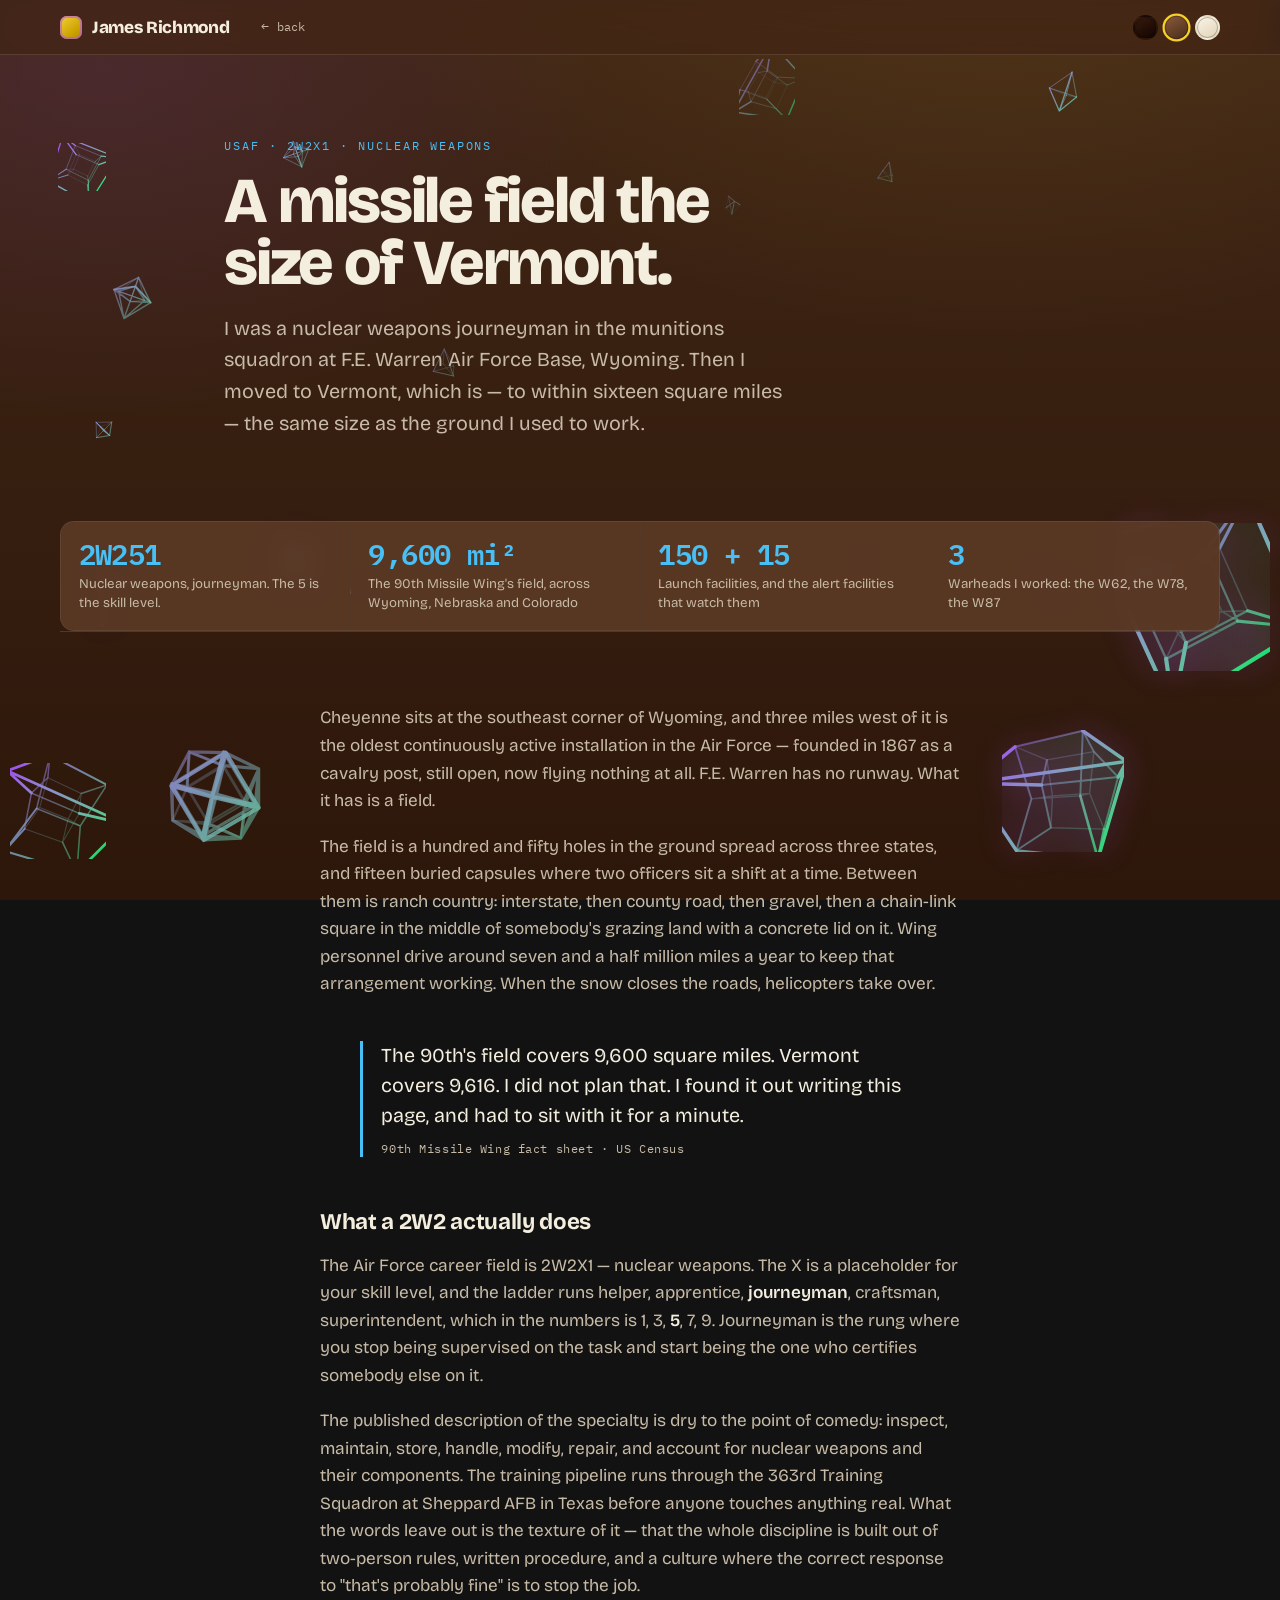
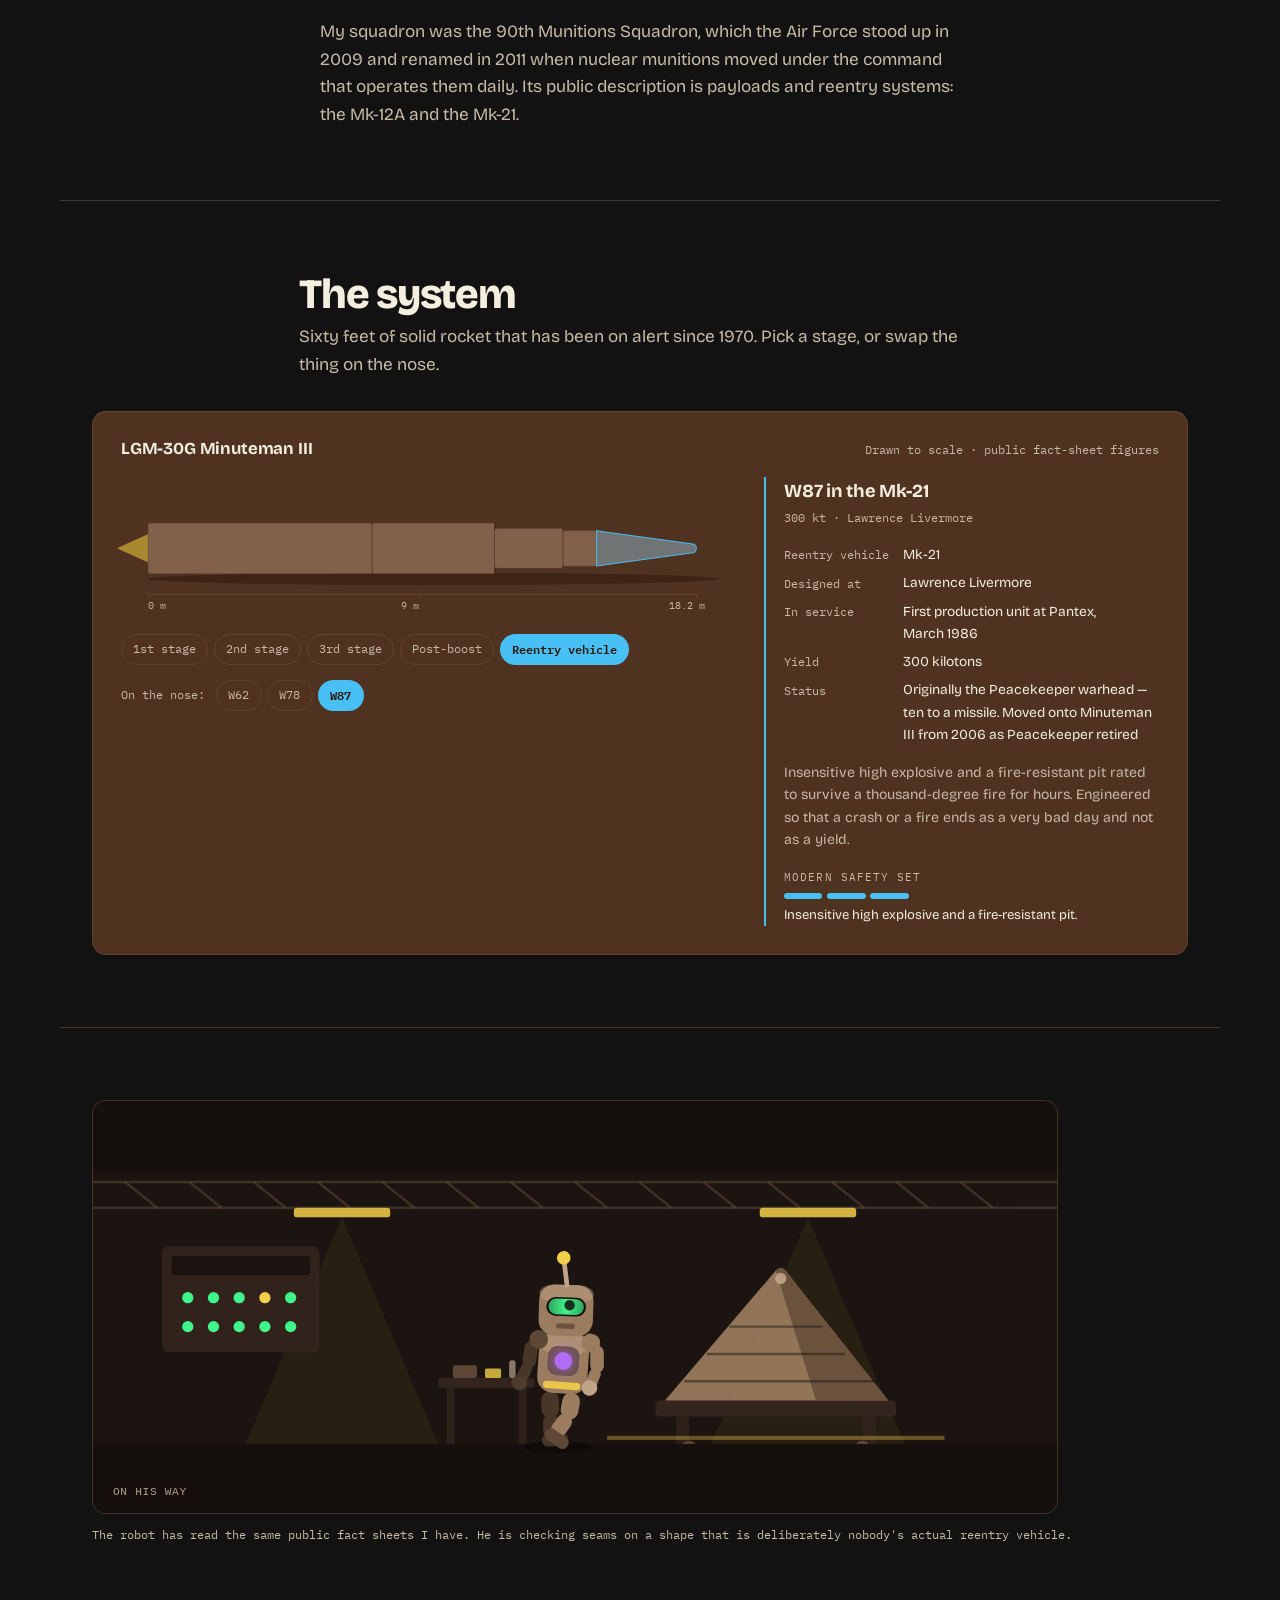
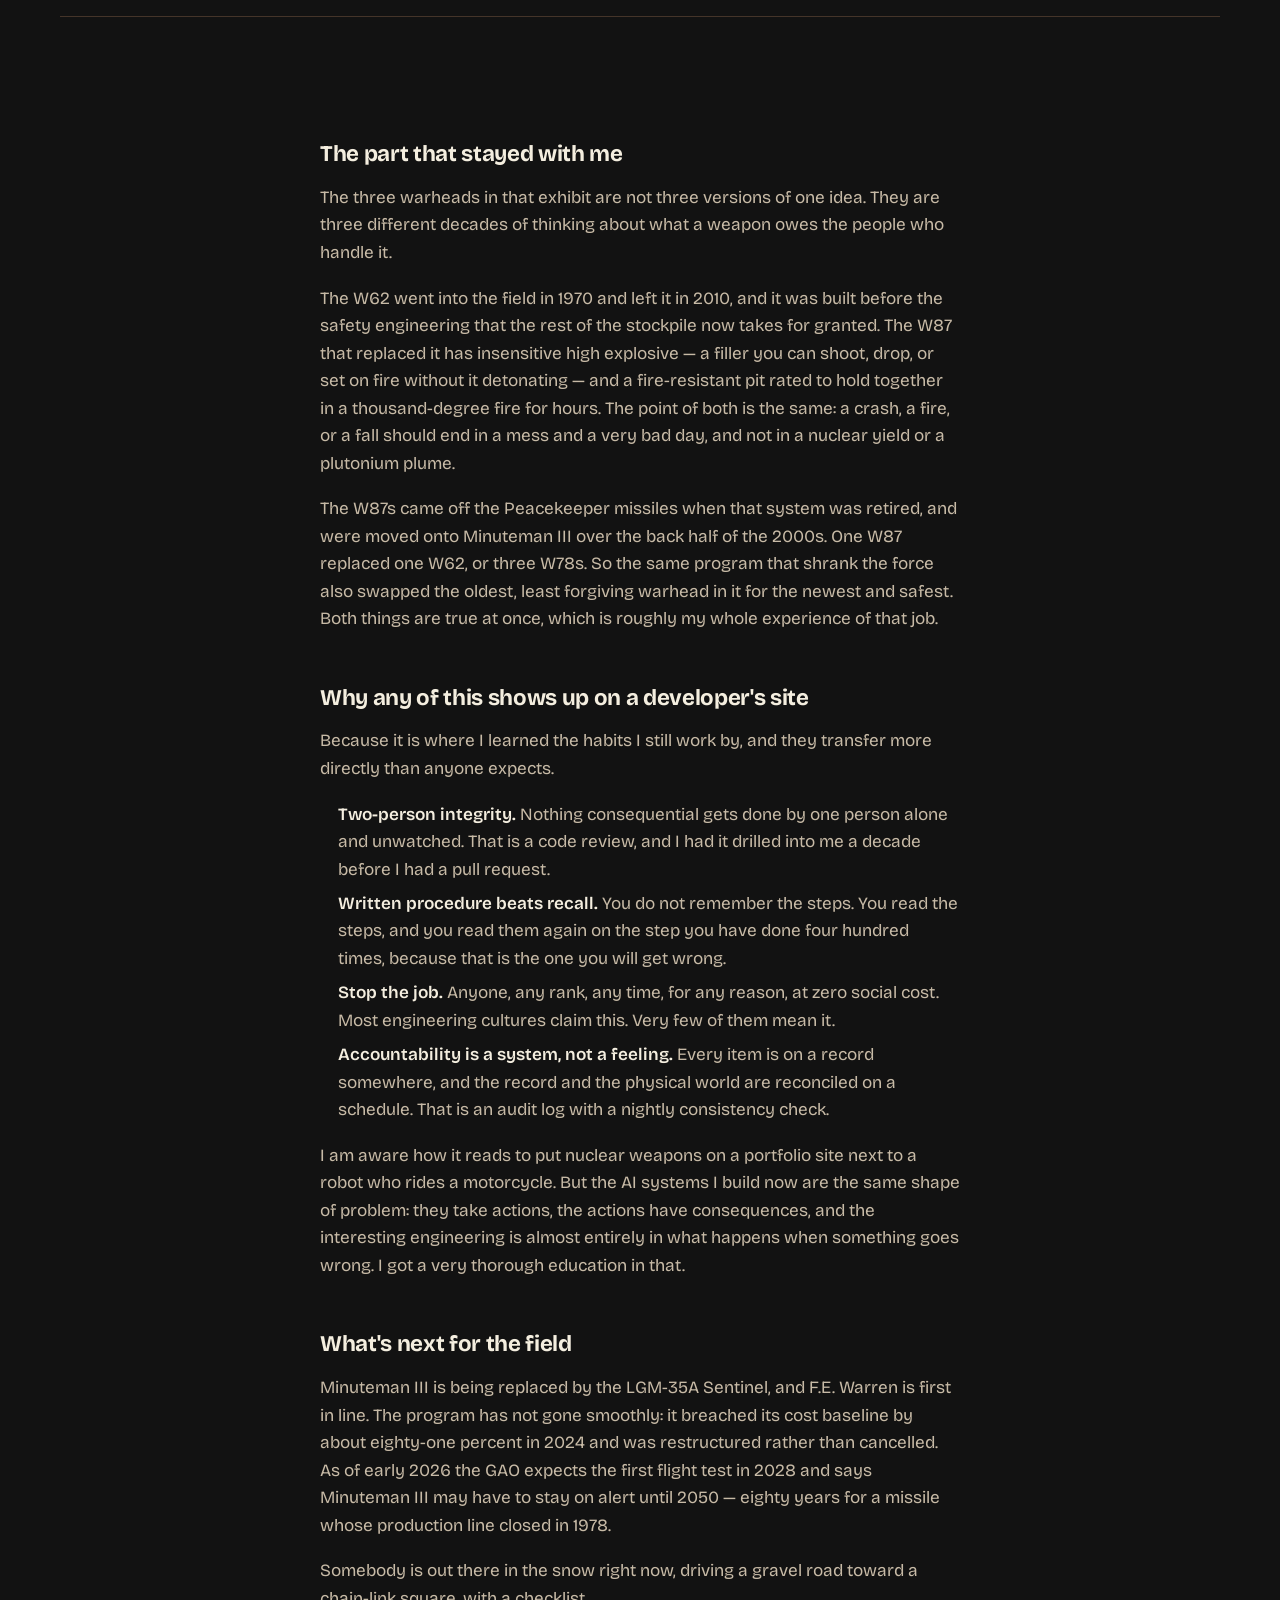
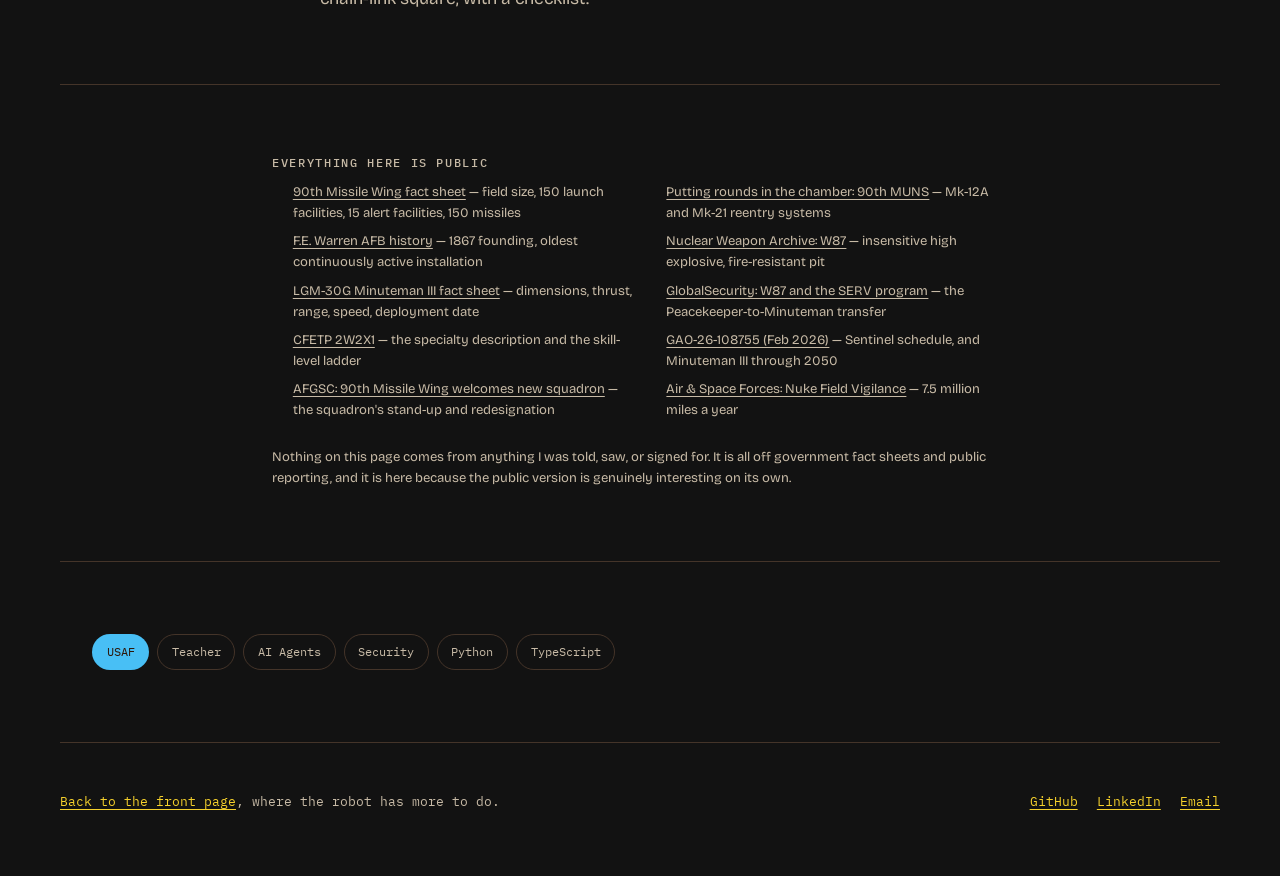
==== usaf/index.html @ cffe3d40 "feat(site): six subject pages, each with a working exhibit and the robot in it Every badge on the pr" ====
<!doctype html>
<html lang="en" data-flavor="milk" data-subject="usaf">
<head>
<meta charset="utf-8">
<meta name="viewport" content="width=device-width, initial-scale=1">
<meta name="color-scheme" content="light dark">
<title>2W2 — James Richmond</title>
<meta name="description" content="Nuclear weapons journeyman, 90th Munitions Squadron, F.E. Warren AFB. The W62, the W78, the W87, and a missile field almost exactly the size of Vermont.">

<meta property="og:title" content="2W2 — James Richmond">
<meta property="og:description" content="Nuclear weapons journeyman at F.E. Warren. The missile field was 9,600 square miles. Vermont is 9,616.">
<meta property="og:type" content="article">
<meta property="og:url" content="https://jamestrichmond.com/usaf/">

<link rel="icon" href="data:image/svg+xml,<svg xmlns='http://www.w3.org/2000/svg' viewBox='0 0 100 100'><rect width='100' height='100' rx='22' fill='%23472e1c'/><rect x='24' y='30' width='52' height='40' rx='10' fill='%23f2cf4a'/><rect x='34' y='44' width='32' height='11' rx='5.5' fill='%2340f58a'/><rect x='46' y='14' width='8' height='16' rx='4' fill='%23f2cf4a'/><circle cx='50' cy='12' r='7' fill='%23b06cf5'/></svg>">

<link rel="preconnect" href="https://fonts.googleapis.com">
<link rel="preconnect" href="https://fonts.gstatic.com" crossorigin>
<link rel="stylesheet" href="https://fonts.googleapis.com/css2?family=Bricolage+Grotesque:opsz,wght@10..48,400;10..48,600;10..48,800&family=IBM+Plex+Mono:wght@400;500;600&display=swap">
<link rel="stylesheet" href="../assets/css/site.css">
<link rel="stylesheet" href="../assets/css/subject.css">

<script>
/* Set the saved flavor before first paint so there is no flash of the wrong chocolate. */
{
  const flavor = localStorage.getItem("flavor") || "milk";
  document.documentElement.dataset.flavor = flavor;
  document.querySelector('meta[name="color-scheme"]').content = flavor === "white" ? "light" : "dark";
}
</script>
</head>

<body>
<div class="hypershapes" aria-hidden="true" data-hypershapes></div>

<a class="skip" href="#main">Skip to content</a>

<header class="topbar">
  <a class="mark" href="../">
    <span class="mark-glyph" aria-hidden="true"></span>
    <span class="mark-text">James Richmond</span>
  </a>

  <nav class="topnav" aria-label="Primary">
    <a class="backlink" href="../">back</a>
  </nav>

  <fieldset class="flavors" data-flavors>
    <legend class="sr-only">Chocolate flavor</legend>
    <label class="flavor" title="Dark chocolate">
      <input type="radio" name="flavor" value="dark">
      <span class="swatch swatch-dark" aria-hidden="true"></span>
      <span class="sr-only">Dark chocolate</span>
    </label>
    <label class="flavor" title="Milk chocolate">
      <input type="radio" name="flavor" value="milk">
      <span class="swatch swatch-milk" aria-hidden="true"></span>
      <span class="sr-only">Milk chocolate</span>
    </label>
    <label class="flavor" title="White chocolate">
      <input type="radio" name="flavor" value="white">
      <span class="swatch swatch-white" aria-hidden="true"></span>
      <span class="sr-only">White chocolate</span>
    </label>
  </fieldset>
</header>

<main id="main">

  <section class="subject-hero">
    <p class="subject-eyebrow">USAF · 2W2X1 · Nuclear Weapons</p>
    <h1 class="subject-title">A missile field the size of Vermont.</h1>
    <p class="subject-lede">
      I was a nuclear weapons journeyman in the munitions squadron at F.E. Warren
      Air Force Base, Wyoming. Then I moved to Vermont, which is — to within
      sixteen square miles — the same size as the ground I used to work.
    </p>
  </section>

  <ul class="facts">
    <li><span class="fact-n">2W251</span><span class="fact-l">Nuclear weapons, journeyman. The 5 is the skill level.</span></li>
    <li><span class="fact-n">9,600 mi²</span><span class="fact-l">The 90th Missile Wing's field, across Wyoming, Nebraska and Colorado</span></li>
    <li><span class="fact-n">150 + 15</span><span class="fact-l">Launch facilities, and the alert facilities that watch them</span></li>
    <li><span class="fact-n">3</span><span class="fact-l">Warheads I worked: the W62, the W78, the W87</span></li>
  </ul>

  <section class="section">
    <div class="prose">
      <p>
        Cheyenne sits at the southeast corner of Wyoming, and three miles west of
        it is the oldest continuously active installation in the Air Force —
        founded in 1867 as a cavalry post, still open, now flying nothing at all.
        F.E. Warren has no runway. What it has is a field.
      </p>
      <p>
        The field is a hundred and fifty holes in the ground spread across three
        states, and fifteen buried capsules where two officers sit a shift at a
        time. Between them is ranch country: interstate, then county road, then
        gravel, then a chain-link square in the middle of somebody's grazing land
        with a concrete lid on it. Wing personnel drive around seven and a half
        million miles a year to keep that arrangement working. When the snow
        closes the roads, helicopters take over.
      </p>

      <blockquote class="pull">
        The 90th's field covers 9,600 square miles. Vermont covers 9,616. I did
        not plan that. I found it out writing this page, and had to sit with it
        for a minute.
        <cite>90th Missile Wing fact sheet · US Census</cite>
      </blockquote>

      <h3>What a 2W2 actually does</h3>
      <p>
        The Air Force career field is 2W2X1 — nuclear weapons. The X is a
        placeholder for your skill level, and the ladder runs helper, apprentice,
        <strong>journeyman</strong>, craftsman, superintendent, which in the
        numbers is 1, 3, <strong>5</strong>, 7, 9. Journeyman is the rung where
        you stop being supervised on the task and start being the one who
        certifies somebody else on it.
      </p>
      <p>
        The published description of the specialty is dry to the point of comedy:
        inspect, maintain, store, handle, modify, repair, and account for nuclear
        weapons and their components. The training pipeline runs through the
        363rd Training Squadron at Sheppard AFB in Texas before anyone touches
        anything real. What the words leave out is the texture of it — that the
        whole discipline is built out of two-person rules, written procedure, and
        a culture where the correct response to "that's probably fine" is to stop
        the job.
      </p>
      <p>
        My squadron was the 90th Munitions Squadron, which the Air Force stood up
        in 2009 and renamed in 2011 when nuclear munitions moved under the command
        that operates them daily. Its public description is payloads and reentry
        systems: the Mk-12A and the Mk-21.
      </p>
    </div>
  </section>

  <section class="section">
    <div class="section-head" style="inline-size: var(--shell); margin-inline: auto;">
      <h2>The system</h2>
      <p class="section-sub">
        Sixty feet of solid rocket that has been on alert since 1970. Pick a
        stage, or swap the thing on the nose.
      </p>
    </div>

    <div class="exhibit" data-exhibit="minuteman">
      <div class="exhibit-head">
        <h3>LGM-30G Minuteman III</h3>
        <p class="exhibit-note">Public fact-sheet figures. Loading…</p>
      </div>
    </div>
  </section>

  <section class="section">
    <div class="docent">
      <div class="docent-stage" data-docent></div>
      <p class="docent-cap">
        The robot has read the same public fact sheets I have. He is checking
        seams on a shape that is deliberately nobody's actual reentry vehicle.
      </p>
    </div>
  </section>

  <section class="section">
    <div class="prose">
      <h3>The part that stayed with me</h3>
      <p>
        The three warheads in that exhibit are not three versions of one idea.
        They are three different decades of thinking about what a weapon owes the
        people who handle it.
      </p>
      <p>
        The W62 went into the field in 1970 and left it in 2010, and it was built
        before the safety engineering that the rest of the stockpile now takes for
        granted. The W87 that replaced it has insensitive high explosive — a
        filler you can shoot, drop, or set on fire without it detonating — and a
        fire-resistant pit rated to hold together in a thousand-degree fire for
        hours. The point of both is the same: a crash, a fire, or a fall should
        end in a mess and a very bad day, and not in a nuclear yield or a
        plutonium plume.
      </p>
      <p>
        The W87s came off the Peacekeeper missiles when that system was retired,
        and were moved onto Minuteman III over the back half of the 2000s. One
        W87 replaced one W62, or three W78s. So the same program that shrank the
        force also swapped the oldest, least forgiving warhead in it for the
        newest and safest. Both things are true at once, which is roughly my whole
        experience of that job.
      </p>

      <h3>Why any of this shows up on a developer's site</h3>
      <p>
        Because it is where I learned the habits I still work by, and they
        transfer more directly than anyone expects.
      </p>
      <ul>
        <li><strong>Two-person integrity.</strong> Nothing consequential gets done by one person alone and unwatched. That is a code review, and I had it drilled into me a decade before I had a pull request.</li>
        <li><strong>Written procedure beats recall.</strong> You do not remember the steps. You read the steps, and you read them again on the step you have done four hundred times, because that is the one you will get wrong.</li>
        <li><strong>Stop the job.</strong> Anyone, any rank, any time, for any reason, at zero social cost. Most engineering cultures claim this. Very few of them mean it.</li>
        <li><strong>Accountability is a system, not a feeling.</strong> Every item is on a record somewhere, and the record and the physical world are reconciled on a schedule. That is an audit log with a nightly consistency check.</li>
      </ul>
      <p>
        I am aware how it reads to put nuclear weapons on a portfolio site next
        to a robot who rides a motorcycle. But the AI systems I build now are the
        same shape of problem: they take actions, the actions have consequences,
        and the interesting engineering is almost entirely in what happens when
        something goes wrong. I got a very thorough education in that.
      </p>

      <h3>What's next for the field</h3>
      <p>
        Minuteman III is being replaced by the LGM-35A Sentinel, and F.E. Warren
        is first in line. The program has not gone smoothly: it breached its cost
        baseline by about eighty-one percent in 2024 and was restructured rather
        than cancelled. As of early 2026 the GAO expects the first flight test in
        2028 and says Minuteman III may have to stay on alert until 2050 —
        eighty years for a missile whose production line closed in 1978.
      </p>
      <p>
        Somebody is out there in the snow right now, driving a gravel road toward
        a chain-link square, with a checklist.
      </p>
    </div>
  </section>

  <section class="section">
    <div class="sources">
      <h3>Everything here is public</h3>
      <ol>
        <li><a href="https://www.warren.af.mil/About-Us/Fact-Sheets/Display/Article/331275/90th-missile-wing/">90th Missile Wing fact sheet</a> — field size, 150 launch facilities, 15 alert facilities, 150 missiles</li>
        <li><a href="https://www.warren.af.mil/About-Us/Fact-Sheets/Display/Article/331281/fe-warren-history/">F.E. Warren AFB history</a> — 1867 founding, oldest continuously active installation</li>
        <li><a href="https://www.af.mil/About-Us/Fact-Sheets/Display/Article/104466/lgm-30g-minuteman-iii/">LGM-30G Minuteman III fact sheet</a> — dimensions, thrust, range, speed, deployment date</li>
        <li><a href="https://static.e-publishing.af.mil/production/1/af_a4/publication/cfetp2w2x1/cfetp2w2x1.pdf">CFETP 2W2X1</a> — the specialty description and the skill-level ladder</li>
        <li><a href="https://www.afgsc.af.mil/News/Article-Display/Article/454956/90th-missile-wing-welcomes-new-squadron/">AFGSC: 90th Missile Wing welcomes new squadron</a> — the squadron's stand-up and redesignation</li>
        <li><a href="https://www.warren.af.mil/News/Features/Article/333240/putting-rounds-in-the-chamber-90th-muns/">Putting rounds in the chamber: 90th MUNS</a> — Mk-12A and Mk-21 reentry systems</li>
        <li><a href="https://nuclearweaponarchive.org/Usa/Weapons/W87.html">Nuclear Weapon Archive: W87</a> — insensitive high explosive, fire-resistant pit</li>
        <li><a href="https://www.globalsecurity.org/wmd/systems/w87.htm">GlobalSecurity: W87 and the SERV program</a> — the Peacekeeper-to-Minuteman transfer</li>
        <li><a href="https://www.gao.gov/products/gao-26-108755">GAO-26-108755 (Feb 2026)</a> — Sentinel schedule, and Minuteman III through 2050</li>
        <li><a href="https://www.airandspaceforces.com/article/0812nuke/">Air &amp; Space Forces: Nuke Field Vigilance</a> — 7.5 million miles a year</li>
      </ol>
      <p style="margin-block-start:1.2rem;color:var(--ink-dim)">
        Nothing on this page comes from anything I was told, saw, or signed for.
        It is all off government fact sheets and public reporting, and it is here
        because the public version is genuinely interesting on its own.
      </p>
    </div>
  </section>

  <section class="section">
    <nav class="rooms" aria-label="Other pages">
      <a class="room" href="../usaf/" aria-current="page">USAF</a>
      <a class="room" href="../teacher/">Teacher</a>
      <a class="room" href="../agents/">AI Agents</a>
      <a class="room" href="../security/">Security</a>
      <a class="room" href="../python/">Python</a>
      <a class="room" href="../typescript/">TypeScript</a>
    </nav>
  </section>

</main>

<footer class="foot">
  <p class="foot-line">
    <a href="../">Back to the front page</a>, where the robot has more to do.
  </p>
  <p class="foot-meta">
    <a href="https://github.com/JamesTRichmond">GitHub</a>
    <a href="https://www.linkedin.com/in/jamestrichmond">LinkedIn</a>
    <a href="mailto:jamestrichmond@gmail.com">Email</a>
  </p>
</footer>

<script type="module" src="../assets/js/subject.js"></script>
</body>
</html>
---- assets/css/site.css ----
/* ============================================================================
   jamestrichmond.com
   Three chocolates, banana highlights, and a robot.
   ========================================================================== */

@layer reset, base, theme, layout, components, motion;

/* Registered so it can be animated on the compositor. Drives the iridescence. */
@property --iri-hue {
  syntax: "<angle>";
  inherits: true;
  initial-value: 0deg;
}

/* Per the reduced-motion pattern: components opt in by declaring their own
   reduced variant, rather than a blanket kill-switch that makes things worse. */
@property --animation-reduced {
  syntax: "*";
  inherits: false;
  initial-value: none;
}

/* ─────────────────────────── RESET ─────────────────────────── */
@layer reset {
  *, *::before, *::after { box-sizing: border-box; }

  :where(body, h1, h2, h3, p, ul, ol, figure, fieldset, legend) {
    margin: 0;
    padding: 0;
  }

  :where(ul, ol) { list-style: none; }

  :where(img, svg) { display: block; max-inline-size: 100%; }

  :where(button, input) { font: inherit; color: inherit; }

  :where(fieldset) { border: 0; }
}

/* ─────────────────────────── TOKENS ─────────────────────────── */
@layer theme {
  :root {
    /* Tier 1 — literal palette. Decoration colors are flavor-independent. */
    --iri-p: oklch(0.64 0.25 305);   /* iridescent purple */
    --fluoro: oklch(0.86 0.24 148);  /* fluorescent green */

    /* Tier 2 — semantic, overridden per flavor below. Defaults = milk. */
    --bg:        oklch(0.298 0.048 52);
    --bg-deep:   oklch(0.232 0.042 50);
    --surface:   oklch(0.372 0.056 52);
    --raised:    oklch(0.452 0.06 54);
    --line:      oklch(0.46 0.05 55 / 0.55);
    --ink:       oklch(0.95 0.021 88);
    --ink-dim:   oklch(0.795 0.031 80);
    --accent:    oklch(0.865 0.168 95);   /* banana — fills, strokes, glow */
    --accent-ink: var(--accent);          /* banana that is safe as text */
    --accent-deep: oklch(0.66 0.14 88);

    /* Stage / robot chassis */
    --chassis:   oklch(0.58 0.055 62);
    --chassis-hi: oklch(0.70 0.05 68);
    --chassis-lo: oklch(0.40 0.05 55);

    /* Tier 3 — UI */
    --radius: 14px;
    --radius-sm: 9px;
    --pad: clamp(1rem, 0.5rem + 2vw, 2rem);
    --measure: 62ch;
    --shell: min(1160px, 100% - 2 * var(--pad));

    --font-display: "Bricolage Grotesque", ui-sans-serif, system-ui, sans-serif;
    --font-mono: "IBM Plex Mono", ui-monospace, "SF Mono", Menlo, monospace;

    color-scheme: dark;
    accent-color: var(--accent);
    scrollbar-color: var(--raised) var(--bg-deep);
  }

  :root[data-flavor="dark"] {
    --bg:        oklch(0.155 0.028 42);
    --bg-deep:   oklch(0.115 0.022 40);
    --surface:   oklch(0.212 0.034 44);
    --raised:    oklch(0.285 0.04 46);
    --line:      oklch(0.38 0.04 48 / 0.6);
    --ink:       oklch(0.935 0.019 86);
    --ink-dim:   oklch(0.745 0.028 78);
    --chassis:   oklch(0.55 0.05 60);
    --chassis-hi: oklch(0.68 0.048 66);
    --chassis-lo: oklch(0.36 0.045 52);
    color-scheme: dark;
  }

  /* The habitat is a lit diorama, not a panel of the page: it keeps the dark
     cocoa neutrals in every flavor so the robot always has something to stand
     against, while still borrowing the flavor's accent colors. */
  .stage {
    --bg-deep:   oklch(0.132 0.024 40);
    --surface:   oklch(0.205 0.033 44);
    --raised:    oklch(0.283 0.04 46);
    --line:      oklch(0.38 0.04 48 / 0.6);
    --ink:       oklch(0.945 0.019 86);
    --ink-dim:   oklch(0.72 0.03 76);
    --chassis:   oklch(0.585 0.055 62);
    --chassis-hi: oklch(0.72 0.05 70);
    --chassis-lo: oklch(0.40 0.05 55);
    color-scheme: dark;
  }

  :root[data-flavor="white"] {
    --bg:        oklch(0.958 0.021 88);
    --bg-deep:   oklch(0.905 0.03 84);
    --surface:   oklch(0.988 0.011 90);
    --raised:    oklch(0.925 0.028 86);
    --line:      oklch(0.66 0.045 60 / 0.42);
    --ink:       oklch(0.275 0.045 48);
    --ink-dim:   oklch(0.455 0.042 50);
    --accent:    oklch(0.835 0.17 92);
    --accent-ink: oklch(0.545 0.135 76);  /* legible banana on cream */
    --accent-deep: oklch(0.62 0.15 84);
    --chassis:   oklch(0.60 0.055 62);
    --chassis-hi: oklch(0.74 0.05 70);
    --chassis-lo: oklch(0.42 0.05 55);
    color-scheme: light;
  }
}

/* ─────────────────────────── BASE ─────────────────────────── */
@layer base {
  html {
    -webkit-text-size-adjust: 100%;
    scroll-behavior: smooth;
    scroll-padding-block-start: 5rem;
  }

  @media (prefers-reduced-motion: reduce) {
    html { scroll-behavior: auto; }
  }

  body {
    min-block-size: 100dvh;
    background:
      radial-gradient(120dvh 80dvh at 78% -10%,
        oklch(from var(--accent) l c h / 0.10), transparent 60%),
      radial-gradient(100dvh 70dvh at 8% 8%,
        oklch(from var(--iri-p) l c h / 0.10), transparent 55%),
      linear-gradient(to bottom, var(--bg), var(--bg-deep));
    background-attachment: fixed;
    color: var(--ink);
    font-family: var(--font-display);
    font-size: clamp(1rem, 0.94rem + 0.25vw, 1.075rem);
    line-height: 1.6;
    text-wrap: pretty;
    overflow-x: clip;
  }

  h1, h2, h3 {
    font-weight: 800;
    line-height: 1.02;
    letter-spacing: -0.03em;
    text-wrap: balance;
  }

  a { color: var(--accent-ink); text-decoration-thickness: 1px; text-underline-offset: 3px; }
  a:hover { color: var(--ink); }

  :focus-visible {
    outline: 2px solid var(--accent);
    outline-offset: 3px;
    border-radius: 4px;
  }

  kbd {
    font-family: var(--font-mono);
    font-size: 0.78em;
    padding: 0.15em 0.45em;
    border: 1px solid var(--line);
    border-radius: 5px;
    background: color-mix(in oklab, var(--surface) 70%, transparent);
  }

  .sr-only {
    position: absolute;
    inline-size: 1px; block-size: 1px;
    padding: 0; margin: -1px;
    overflow: hidden; clip-path: inset(50%);
    white-space: nowrap;
  }

  .skip {
    position: absolute;
    inset-block-start: -100px; inset-inline-start: 1rem;
    z-index: 50;
    padding: 0.6rem 1rem;
    background: var(--accent);
    color: oklch(0.2 0.04 50);
    border-radius: var(--radius-sm);
    font-weight: 600;
  }
  .skip:focus { inset-block-start: 1rem; }
}

/* ─────────────────────────── LAYOUT ─────────────────────────── */
@layer layout {
  .topbar {
    position: sticky;
    inset-block-start: 0;
    z-index: 20;
    display: flex;
    align-items: center;
    gap: clamp(0.75rem, 3vw, 2rem);
    inline-size: var(--shell);
    margin-inline: auto;
    padding-block: 0.85rem;
  }

  /* A tinted bar behind the sticky header so content scrolls under it cleanly. */
  .topbar::before {
    content: "";
    position: absolute;
    inset: 0 -50vw;
    z-index: -1;
    background: color-mix(in oklab, var(--bg) 78%, transparent);
    backdrop-filter: blur(14px) saturate(1.3);
    border-block-end: 1px solid var(--line);
  }

  .mark {
    display: flex;
    align-items: center;
    gap: 0.6rem;
    font-weight: 800;
    letter-spacing: -0.02em;
    color: var(--ink);
    text-decoration: none;
    white-space: nowrap;
  }

  .mark-glyph {
    inline-size: 1.4rem;
    block-size: 1.4rem;
    border-radius: 7px;
    background: linear-gradient(140deg in oklab, var(--accent), var(--accent-deep));
    box-shadow: inset 0 0 0 2px oklch(from var(--iri-p) l c h / 0.55);
  }

  @media (width < 34rem) { .mark-text { display: none; } }

  .topnav {
    display: flex;
    gap: clamp(0.6rem, 2vw, 1.4rem);
    margin-inline-end: auto;
    font-family: var(--font-mono);
    font-size: 0.82rem;
  }
  .topnav a { color: var(--ink-dim); text-decoration: none; }
  .topnav a:hover { color: var(--accent-ink); }

  @media (width < 52rem) { .topnav { display: none; } }
  @media (width < 52rem) { .topnav + .flavors { margin-inline-start: auto; } }

  /* minmax(0, 1fr), not the implicit "auto": a grid track's automatic minimum
     is its min-content size, so one 495px-wide stats image was inflating the
     whole column past the viewport on a phone. The body's overflow: clip then
     hid the evidence by shearing the right edge off every paragraph. */
  main { display: grid; grid-template-columns: minmax(0, 1fr); }

  .hero {
    inline-size: var(--shell);
    margin-inline: auto;
    padding-block: clamp(4rem, 12vh, 8rem) clamp(3rem, 8vh, 5rem);
    max-inline-size: 46rem;
  }

  .section {
    inline-size: var(--shell);
    margin-inline: auto;
    padding-block: clamp(3rem, 8vh, 5.5rem);
    border-block-start: 1px solid var(--line);
  }

  .section-head { margin-block-end: 2rem; max-inline-size: var(--measure); }

  .section h2 {
    font-size: clamp(1.7rem, 1.2rem + 2vw, 2.6rem);
    margin-block-end: 0.5rem;
  }

  .section-sub { color: var(--ink-dim); }

  .foot {
    inline-size: var(--shell);
    margin-inline: auto;
    padding-block: 3rem 4rem;
    border-block-start: 1px solid var(--line);
    display: flex;
    flex-wrap: wrap;
    gap: 1rem 2rem;
    justify-content: space-between;
    align-items: baseline;
    color: var(--ink-dim);
    font-family: var(--font-mono);
    font-size: 0.82rem;
  }
  .foot-meta { display: flex; gap: 1.2rem; }
}

/* ─────────────────────────── COMPONENTS ─────────────────────────── */
@layer components {

  /* ---- flavor switcher ---- */
  .flavors { display: flex; gap: 0.4rem; }

  .flavor { cursor: pointer; display: grid; place-items: center; }
  .flavor input { position: absolute; opacity: 0; pointer-events: none; }

  .swatch {
    inline-size: 1.55rem;
    block-size: 1.55rem;
    border-radius: 50%;
    border: 2px solid transparent;
    box-shadow: inset 0 0 0 1px oklch(0 0 0 / 0.25);
    transition: transform 0.18s ease, border-color 0.18s ease;
  }
  .swatch-dark  { background: linear-gradient(150deg in oklab, oklch(0.26 0.05 45), oklch(0.14 0.03 40)); }
  .swatch-milk  { background: linear-gradient(150deg in oklab, oklch(0.52 0.08 55), oklch(0.32 0.05 52)); }
  .swatch-white { background: linear-gradient(150deg in oklab, oklch(0.97 0.02 90), oklch(0.87 0.04 85)); }

  .flavor:hover .swatch { transform: scale(1.12); }
  .flavor input:checked + .swatch { border-color: var(--accent); transform: scale(1.12); }
  .flavor input:focus-visible + .swatch { outline: 2px solid var(--accent); outline-offset: 3px; }

  /* ---- hero ---- */
  .eyebrow {
    font-family: var(--font-mono);
    font-size: 0.78rem;
    letter-spacing: 0.16em;
    text-transform: uppercase;
    color: var(--accent-ink);
    margin-block-end: 1.1rem;
  }

  .hero-title {
    font-size: clamp(3rem, 1.6rem + 8vw, 6.5rem);
    font-variation-settings: "wdth" 100;
    margin-block-end: 1.4rem;
  }

  .hero-line {
    font-size: clamp(1.05rem, 1rem + 0.5vw, 1.3rem);
    color: var(--ink-dim);
    max-inline-size: 40ch;
    margin-block-end: 2rem;
  }

  .chips { display: flex; flex-wrap: wrap; gap: 0.5rem; margin-block-end: 2.2rem; }
  .chips li {
    font-family: var(--font-mono);
    font-size: 0.78rem;
    padding: 0.35rem 0.75rem;
    border: 1px solid var(--line);
    border-radius: 999px;
    background: color-mix(in oklab, var(--surface) 55%, transparent);
    color: var(--ink-dim);
  }
  .chips .chip-accent {
    border-color: color-mix(in oklab, var(--accent) 55%, transparent);
    color: var(--accent-ink);
  }

  .hero-actions { display: flex; flex-wrap: wrap; gap: 0.75rem; }

  .btn {
    display: inline-flex;
    align-items: center;
    gap: 0.5rem;
    padding: 0.7rem 1.35rem;
    border-radius: 999px;
    border: 1px solid var(--line);
    background: color-mix(in oklab, var(--surface) 65%, transparent);
    color: var(--ink);
    font-weight: 600;
    font-size: 0.95rem;
    text-decoration: none;
    cursor: pointer;
    transition: transform 0.15s ease, background-color 0.2s ease, border-color 0.2s ease;
  }
  .btn:hover { transform: translateY(-2px); border-color: var(--accent); color: var(--ink); }

  .btn-primary {
    background: linear-gradient(140deg in oklab, var(--accent), var(--accent-deep));
    color: oklch(0.22 0.045 50);
    border-color: transparent;
  }
  .btn-primary:hover { color: oklch(0.18 0.04 50); }

  /* ---- habitat / stage ---- */
  .stage-wrap { display: grid; gap: 1rem; }

  .stage {
    position: relative;
    border: 1px solid var(--line);
    border-radius: var(--radius);
    overflow: clip;
    background: var(--bg-deep);
    aspect-ratio: 12 / 5;
    min-block-size: 280px;
    max-block-size: 62dvh;
    /* An aspect-ratio plus a min-block-size implies a min inline-size, which
       on a phone is wider than the viewport and drags the whole page with it.
       Below that width the stage takes a plain height instead. */
    min-inline-size: 0;
    contain: layout paint style;
    touch-action: none;
    cursor: grab;
  }
  .stage:active { cursor: grabbing; }
  .stage:focus-visible { outline: 2px solid var(--accent); outline-offset: 3px; }

  .stage-svg { inline-size: 100%; block-size: 100%; }

  @media (width < 46rem) {
    .stage { aspect-ratio: auto; block-size: min(44dvh, 300px); min-block-size: 210px; }
  }

  .stage-status {
    position: absolute;
    inset-block-end: 0.7rem;
    inset-inline-start: 0.85rem;
    margin: 0;
    font-family: var(--font-mono);
    font-size: 0.72rem;
    letter-spacing: 0.06em;
    text-transform: uppercase;
    color: var(--ink-dim);
    background: color-mix(in oklab, var(--bg-deep) 72%, transparent);
    padding: 0.25rem 0.6rem;
    border-radius: 999px;
    pointer-events: none;
  }

  .stage-controls {
    display: flex;
    flex-wrap: wrap;
    gap: 0.9rem 1.4rem;
    align-items: center;
    justify-content: space-between;
  }

  .acts { display: flex; flex-wrap: wrap; gap: 0.4rem; }

  .act {
    font-family: var(--font-mono);
    font-size: 0.76rem;
    padding: 0.4rem 0.85rem;
    border-radius: 999px;
    border: 1px solid var(--line);
    background: color-mix(in oklab, var(--surface) 55%, transparent);
    color: var(--ink-dim);
    cursor: pointer;
    transition: color 0.18s ease, border-color 0.18s ease, transform 0.15s ease;
  }
  .act:hover { color: var(--ink); border-color: var(--accent); transform: translateY(-1px); }
  .act[aria-pressed="true"] {
    color: oklch(0.22 0.045 50);
    background: var(--accent);
    border-color: transparent;
  }

  .hint {
    font-family: var(--font-mono);
    font-size: 0.74rem;
    color: var(--ink-dim);
    margin: 0;
  }

  /* ---- signal cards ---- */
  .cards {
    display: flex;
    flex-wrap: wrap;
    gap: 1rem;
    align-items: flex-start;
  }
  .card-img {
    flex: 1 1 22rem;
    /* A flex item's automatic minimum is min-content, which for an <img> is
       its intrinsic width. Without this it refuses to shrink below 495px. */
    min-inline-size: 0;
    max-inline-size: 100%;
    block-size: auto;
    border: 1px solid var(--line);
    border-radius: var(--radius);
    background: color-mix(in oklab, var(--surface) 40%, transparent);
    padding: 0.5rem;
  }
  .trophies { margin-block-start: 1rem; inline-size: 100%; }

  /* ---- activity feed ---- */
  .feed {
    display: grid;
    gap: 0.5rem;
    content-visibility: auto;
    contain-intrinsic-block-size: auto 22rem;
  }
  .feed li {
    display: flex;
    gap: 0.85rem;
    align-items: baseline;
    padding: 0.7rem 0.95rem;
    border: 1px solid var(--line);
    border-radius: var(--radius-sm);
    background: color-mix(in oklab, var(--surface) 45%, transparent);
    font-size: 0.92rem;
  }
  .feed .verb {
    font-family: var(--font-mono);
    font-size: 0.72rem;
    letter-spacing: 0.05em;
    text-transform: uppercase;
    color: var(--accent-ink);
    white-space: nowrap;
  }
  .feed .when {
    margin-inline-start: auto;
    font-family: var(--font-mono);
    font-size: 0.72rem;
    color: var(--ink-dim);
    white-space: nowrap;
  }
  .feed-empty { color: var(--ink-dim); }

  /* ---- hypershapes ---- */
  .hypershapes {
    position: fixed;
    inset: 0;
    z-index: 0;
    pointer-events: none;
    overflow: clip;
    /* Placement is clamped so nothing starts out of bounds, but scroll drift
       still carries shapes toward the top edge. A short fade there means they
       dissolve out of the sky instead of being sliced off by the clip. */
    mask-image: linear-gradient(to bottom, transparent, #000 46px calc(100% - 20px), transparent);
  }
  .hypershape {
    position: absolute;
    opacity: 0.9;
    will-change: transform;
  }

  /* The bloom is expensive — every filtered element re-rasterizes on every
     frame — so only the four featured shapes carry it. The rest get their
     presence from tier weight, which is free. */
  .hypershape.featured {
    filter: drop-shadow(0 0 16px oklch(from var(--iri-p) l c h / 0.5));
  }

  /* The ones allowed to cross the text column are small and half-there, so
     they decorate the reading rather than interrupt it. */
  .hypershape.wander { opacity: 0.5; }

  /* Edges arrive pre-sorted into four depth tiers, each one a single path.
     Near tiers are brighter AND heavier: two cues pulling the same direction
     is what stops a wireframe from reading flat. */
  .hyperedge { fill: none; stroke: url(#iriStroke); stroke-linecap: round; }
  .hyperedge.tier-0 { stroke-width: 1.10; opacity: 0.30; }
  .hyperedge.tier-1 { stroke-width: 1.60; opacity: 0.55; }
  .hyperedge.tier-2 { stroke-width: 2.15; opacity: 0.82; }
  .hyperedge.tier-3 { stroke-width: 2.80; opacity: 1; }

  /* Lit faces. Additive blending means they never need a depth sort — the
     order two translucent glows are painted in does not change the sum. */
  .hyperface {
    fill: url(#iriFace);
    stroke: none;
    /* plus-lighter is true addition; screen compresses toward white and turns
       a stack of purple panes into grey putty on a warm ground. */
    mix-blend-mode: plus-lighter;
  }

  /* On cream the same strokes wash out, so they get a touch more weight,
     and additive blending has nothing to add to — light on light stays light.
     Multiply is the mirror of screen on a bright ground. */
  :root[data-flavor="white"] .hypershape { opacity: 1; }
  :root[data-flavor="white"] .hypershape.featured {
    filter: drop-shadow(0 0 8px oklch(from var(--iri-p) l c h / 0.3));
  }
  :root[data-flavor="white"] .hyperedge { stroke-width: 2.7; }
  :root[data-flavor="white"] .hyperedge.tier-0 { stroke-width: 1.7; opacity: 0.3; }
  :root[data-flavor="white"] .hyperedge.tier-1 { stroke-width: 2.2; opacity: 0.55; }
  :root[data-flavor="white"] .hyperedge.tier-2 { stroke-width: 2.7; opacity: 0.8; }
  :root[data-flavor="white"] .hyperedge.tier-3 { stroke-width: 3.3; opacity: 1; }
  :root[data-flavor="white"] .hyperface { mix-blend-mode: multiply; }

  /* On a phone they compete with the text, so the field thins out rather than
     shrinking: eight shapes at half strength, not eighteen crowding the copy. */
  @media (width < 46rem) {
    .hypershape { opacity: 0.4; scale: 0.62; }
    /* No gutters on a phone, so the wanderers have nowhere to be that is not
       on top of a sentence. The field thins to six. (The defs <svg> is the
       first of type, which is why the count starts at 8.) */
    .hypershape.wander { display: none; }
    .hypershape:nth-of-type(n + 8) { display: none; }
  }

  /* Everything above the decoration. */
  .topbar, main, .foot { position: relative; z-index: 1; }
}

/* ─────────────────────────── MOTION ─────────────────────────── */
@layer motion {
  /* Iridescence: one registered custom property animating a hue angle,
     consumed by the SVG gradient stops. Compositor-friendly, zero JS.
     The sweep is deliberately narrow — a full 360° rotation would march the
     purple through orange and the green through cyan, and the brief was
     purple and green. ±26° reads as shifting light on one surface. */
  .stage-svg, .hypershapes {
    animation: iri-cycle 7s ease-in-out infinite alternate;
    --animation-reduced: none;
  }

  @keyframes iri-cycle {
    from { --iri-hue: -26deg; }
    to   { --iri-hue: 26deg; }
  }

  .iri-a { stop-color: oklch(0.64 0.26 calc(302deg + var(--iri-hue))); }
  .iri-b { stop-color: oklch(0.86 0.25 calc(150deg + var(--iri-hue))); }

  /* The floating shapes carry their own lightness so they stay visible on
     cream without dragging the robot's visor and core darker with them. */
  .shape-a { stop-color: oklch(var(--shape-l, 0.64) 0.26 calc(302deg + var(--iri-hue))); }
  .shape-b { stop-color: oklch(var(--shape-l2, 0.86) 0.25 calc(150deg + var(--iri-hue))); }
  :root[data-flavor="white"] { --shape-l: 0.52; --shape-l2: 0.66; }

  /* Shape parallax — decorative only, so progressive enhancement with no
     JS fallback for browsers without scroll-driven animations. */
  @supports ((animation-timeline: scroll()) and (animation-range: entry)) {
    .hypershape {
      animation: drift linear both;
      animation-timeline: scroll(root block);
      --animation-reduced: none;
    }
    @keyframes drift {
      to { translate: 0 calc(-1 * var(--drift, 60px)); }
    }
  }

  @media (prefers-reduced-motion: reduce) {
    *, *::before, *::after {
      animation: var(--animation-reduced) !important;
    }
    .btn:hover, .act:hover, .flavor:hover .swatch { transform: none; }
  }

  /* Flavor switching morphs the whole page rather than snapping. */
  ::view-transition-old(root),
  ::view-transition-new(root) {
    animation-duration: 0.45s;
    mix-blend-mode: normal;
  }
  @media (prefers-reduced-motion: reduce) {
    ::view-transition-group(*),
    ::view-transition-old(*),
    ::view-transition-new(*) { animation: none !important; }
  }
}
---- assets/css/subject.css ----
/* ============================================================================
   subject.css — the six rooms.

   Loaded after site.css, which owns the chocolate palette, the cascade layers
   and the shape field. Nothing here redefines a chocolate: a subject page
   shifts one accent and inherits everything else, so six pages read as rooms
   in one building rather than six separate sites.
   ========================================================================== */

@layer theme {
  /* Each page sets --sub (fills and strokes), --sub-2 (its partner) and
     --sub-on (text placed ON a --sub fill) on <html>. The default is the house
     banana, so a page that forgets still looks right.

     These are written out per flavor rather than derived with a relative color
     from --sub, because `--sub: oklch(from var(--sub) …)` is a cycle: the
     custom property refers to itself, the whole declaration is invalid at
     computed-value time, and every color-mix downstream of it silently
     collapses to black. It looked fine on two chocolates out of three. */
  :root {
    --sub: var(--accent);
    --sub-2: var(--iri-p);
    --sub-on: var(--bg-deep);
  }

  :root[data-subject="usaf"]       { --sub: oklch(0.76 0.13 232); --sub-2: oklch(0.86 0.16 95); }
  :root[data-subject="teacher"]    { --sub: oklch(0.82 0.11 128); --sub-2: oklch(0.87 0.14 82); }
  :root[data-subject="agents"]     { --sub: oklch(0.84 0.21 148); --sub-2: oklch(0.68 0.23 305); }
  :root[data-subject="security"]   { --sub: oklch(0.79 0.16 62);  --sub-2: oklch(0.72 0.18 28); }
  :root[data-subject="python"]     { --sub: oklch(0.75 0.13 245); --sub-2: oklch(0.88 0.15 92); }
  :root[data-subject="typescript"] { --sub: oklch(0.73 0.15 250); --sub-2: oklch(0.74 0.10 250); }

  /* On cream every subject color has to come down in lightness or it vanishes,
     and anything sitting on top of it has to flip from dark to light. */
  :root[data-flavor="white"] { --sub-on: oklch(0.985 0.008 90); }
  :root[data-flavor="white"][data-subject="usaf"]       { --sub: oklch(0.52 0.15 250); --sub-2: oklch(0.58 0.14 78); }
  :root[data-flavor="white"][data-subject="teacher"]    { --sub: oklch(0.48 0.13 142); --sub-2: oklch(0.58 0.14 72); }
  :root[data-flavor="white"][data-subject="agents"]     { --sub: oklch(0.50 0.16 155); --sub-2: oklch(0.48 0.20 305); }
  :root[data-flavor="white"][data-subject="security"]   { --sub: oklch(0.52 0.15 52);  --sub-2: oklch(0.51 0.19 28); }
  :root[data-flavor="white"][data-subject="python"]     { --sub: oklch(0.47 0.15 252); --sub-2: oklch(0.58 0.14 76); }
  :root[data-flavor="white"][data-subject="typescript"] { --sub: oklch(0.46 0.16 255); --sub-2: oklch(0.50 0.09 255); }
}

@layer layout {
  /* The subject pages carry far more text than the front page, so the sky
     steps back behind it. Same field, half the presence. */
  :root[data-subject] .hypershape { opacity: 0.55; }
  :root[data-subject] .hypershape.wander { opacity: 0.3; }
  :root[data-subject] .hypershape.featured {
    filter: drop-shadow(0 0 12px oklch(from var(--iri-p) l c h / 0.32));
  }

  /* ---- back link in the top bar ---- */
  .backlink {
    display: inline-flex;
    align-items: center;
    gap: 0.5rem;
    font-family: var(--font-mono);
    font-size: 0.78rem;
    color: var(--ink-dim);
    text-decoration: none;
  }
  .backlink:hover { color: var(--ink); }
  .backlink::before { content: "←"; font-size: 1.05em; }

  /* ---- hero ---- */
  .subject-hero {
    inline-size: var(--shell);
    margin-inline: auto;
    padding-block: clamp(3rem, 9vh, 5.5rem) clamp(1.5rem, 4vh, 2.5rem);
    max-inline-size: 52rem;
  }
  .subject-eyebrow {
    margin: 0 0 0.9rem;
    font-family: var(--font-mono);
    font-size: 0.76rem;
    letter-spacing: 0.16em;
    text-transform: uppercase;
    color: var(--sub);
  }
  .subject-title {
    margin: 0 0 1.1rem;
    font-size: clamp(2.4rem, 1.3rem + 4.4vw, 4rem);
    font-weight: 800;
    letter-spacing: -0.035em;
    line-height: 0.98;
    text-wrap: balance;
  }
  .subject-lede {
    margin: 0;
    max-inline-size: 44ch;
    font-size: clamp(1.05rem, 1rem + 0.35vw, 1.24rem);
    color: var(--ink-dim);
    text-wrap: pretty;
  }

  /* ---- the fact strip ---- */
  .facts {
    inline-size: var(--shell);
    margin: clamp(2rem, 5vh, 3rem) auto 0;
    padding: 0;
    list-style: none;
    display: grid;
    grid-template-columns: repeat(auto-fit, minmax(min(11rem, 100%), 1fr));
    gap: 1px;
    background: var(--line);
    border: 1px solid var(--line);
    border-radius: var(--radius);
    overflow: clip;
  }
  .facts li {
    background: color-mix(in oklab, var(--surface) 88%, transparent);
    backdrop-filter: blur(10px);
    padding: 1rem 1.1rem 1.05rem;
  }
  .fact-n {
    display: block;
    font-family: var(--font-mono);
    font-size: clamp(1.35rem, 1.1rem + 0.9vw, 1.9rem);
    font-weight: 600;
    letter-spacing: -0.02em;
    color: var(--sub);
    line-height: 1.1;
  }
  .fact-l {
    display: block;
    margin-block-start: 0.35rem;
    font-size: 0.83rem;
    line-height: 1.45;
    color: var(--ink-dim);
    text-wrap: pretty;
  }

  /* ---- prose ---- */
  .prose {
    inline-size: var(--shell);
    margin-inline: auto;
    max-inline-size: 40rem;
  }
  .prose > * + * { margin-block-start: 1.05em; }
  .prose p { color: var(--ink-dim); text-wrap: pretty; }
  .prose h3 {
    margin-block-start: 2.4em;
    font-size: clamp(1.15rem, 1.05rem + 0.5vw, 1.4rem);
    font-weight: 700;
    letter-spacing: -0.015em;
    color: var(--ink);
  }
  .prose strong { color: var(--ink); font-weight: 600; }
  .prose a { color: var(--sub); }
  .prose ul { padding-inline-start: 1.15rem; color: var(--ink-dim); }
  .prose li + li { margin-block-start: 0.4em; }
  .prose code {
    font-family: var(--font-mono);
    font-size: 0.9em;
    padding: 0.1em 0.35em;
    border-radius: 5px;
    background: color-mix(in oklab, var(--raised) 60%, transparent);
    color: var(--ink);
  }

  /* A pulled-out line. Used sparingly — one a page at most. */
  .pull {
    margin-block: 2.2em;
    padding-inline-start: 1.15rem;
    border-inline-start: 3px solid var(--sub);
    font-size: 1.15em;
    line-height: 1.5;
    color: var(--ink);
    text-wrap: pretty;
  }
  .pull cite {
    display: block;
    margin-block-start: 0.6rem;
    font-family: var(--font-mono);
    font-size: 0.72rem;
    font-style: normal;
    letter-spacing: 0.05em;
    color: var(--ink-dim);
  }

  /* ---- the robot's strip ---- */
  .docent {
    inline-size: var(--shell);
    margin-inline: auto;
  }
  .docent-stage {
    aspect-ratio: 7 / 3;
    min-block-size: 220px;
    max-block-size: 46dvh;
    border: 1px solid var(--line);
    border-radius: var(--radius);
    overflow: clip;
  }
  .docent-cap {
    margin: 0.7rem 0 0;
    font-family: var(--font-mono);
    font-size: 0.75rem;
    color: var(--ink-dim);
  }
  @media (width < 46rem) {
    .docent-stage { aspect-ratio: auto; block-size: min(38dvh, 260px); min-block-size: 180px; }
  }

  /* ---- figure frame, used by every interactive centrepiece ---- */
  .exhibit {
    inline-size: var(--shell);
    margin-inline: auto;
    border: 1px solid var(--line);
    border-radius: var(--radius);
    /* Opaque enough that the shape field reads as behind the panel rather than
       inside it — a translucent card over moving geometry is unreadable. */
    background: color-mix(in oklab, var(--surface) 88%, transparent);
    backdrop-filter: blur(10px);
    padding: clamp(1rem, 3vw, 1.75rem);
  }
  .exhibit-head {
    display: flex;
    flex-wrap: wrap;
    align-items: baseline;
    justify-content: space-between;
    gap: 0.5rem 1rem;
    margin-block-end: 1.1rem;
  }
  .exhibit-head h3 {
    margin: 0;
    font-size: 1.05rem;
    font-weight: 700;
    letter-spacing: -0.01em;
  }
  .exhibit-note {
    margin: 0;
    font-family: var(--font-mono);
    font-size: 0.73rem;
    color: var(--ink-dim);
  }

  /* ---- sources ---- */
  .sources {
    inline-size: var(--shell);
    margin-inline: auto;
    max-inline-size: 46rem;
    font-size: 0.82rem;
  }
  .sources h3 {
    margin: 0 0 0.8rem;
    font-family: var(--font-mono);
    font-size: 0.74rem;
    letter-spacing: 0.14em;
    text-transform: uppercase;
    color: var(--ink-dim);
    font-weight: 500;
  }
  .sources ol {
    margin: 0;
    padding-inline-start: 1.3rem;
    color: var(--ink-dim);
    columns: 2;
    column-gap: 2rem;
  }
  .sources li { margin-block-end: 0.45rem; break-inside: avoid; }
  .sources a { color: var(--ink-dim); }
  .sources a:hover { color: var(--sub); }
  @media (width < 46rem) { .sources ol { columns: 1; } }

  /* ---- next / prev between rooms ---- */
  .rooms {
    inline-size: var(--shell);
    margin-inline: auto;
    display: flex;
    flex-wrap: wrap;
    gap: 0.5rem;
  }
  .room {
    font-family: var(--font-mono);
    font-size: 0.76rem;
    padding: 0.45rem 0.85rem;
    border-radius: 999px;
    border: 1px solid var(--line);
    color: var(--ink-dim);
    text-decoration: none;
    transition: color 0.18s, border-color 0.18s, transform 0.15s;
  }
  .room:hover { color: var(--ink); border-color: var(--sub); transform: translateY(-1px); }
  .room[aria-current="page"] {
    color: var(--sub-on);
    background: var(--sub);
    border-color: transparent;
  }
}

@layer motion {
  @media (prefers-reduced-motion: reduce) {
    .room:hover { transform: none; }
  }
}
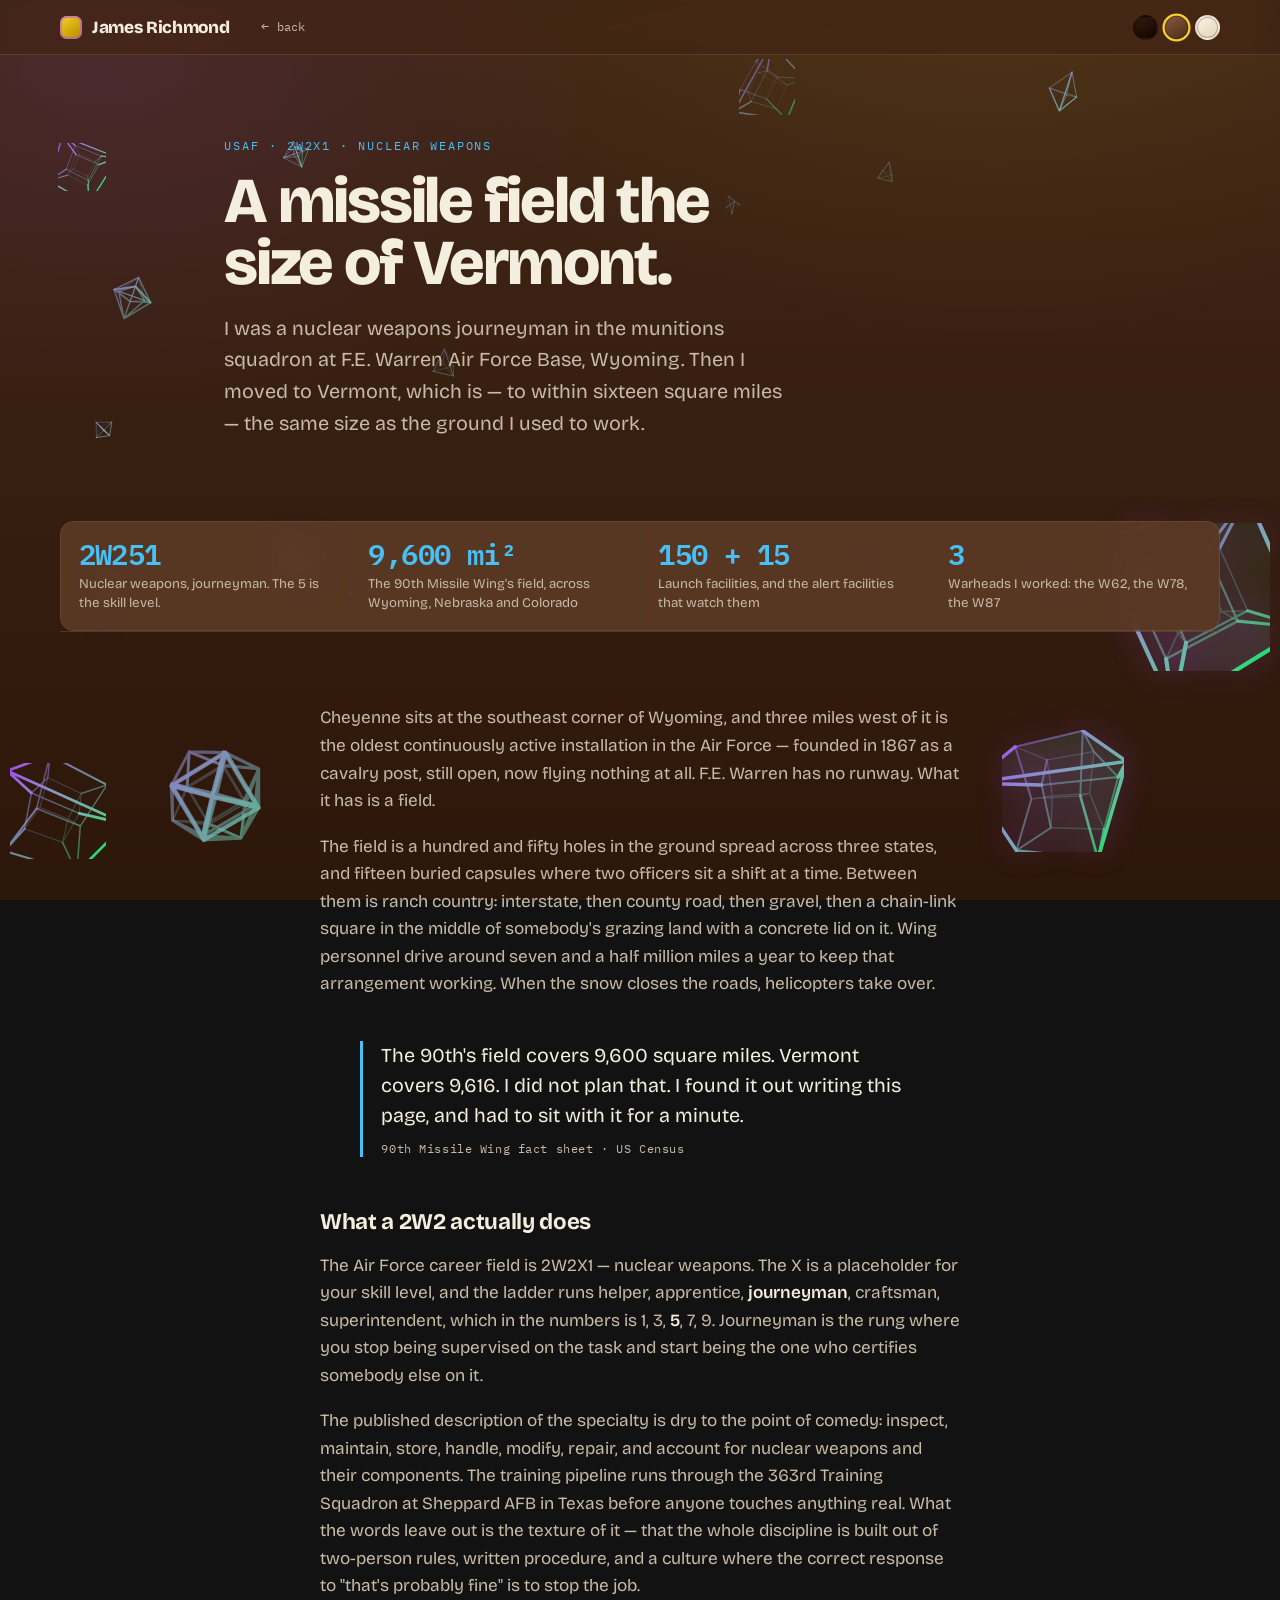
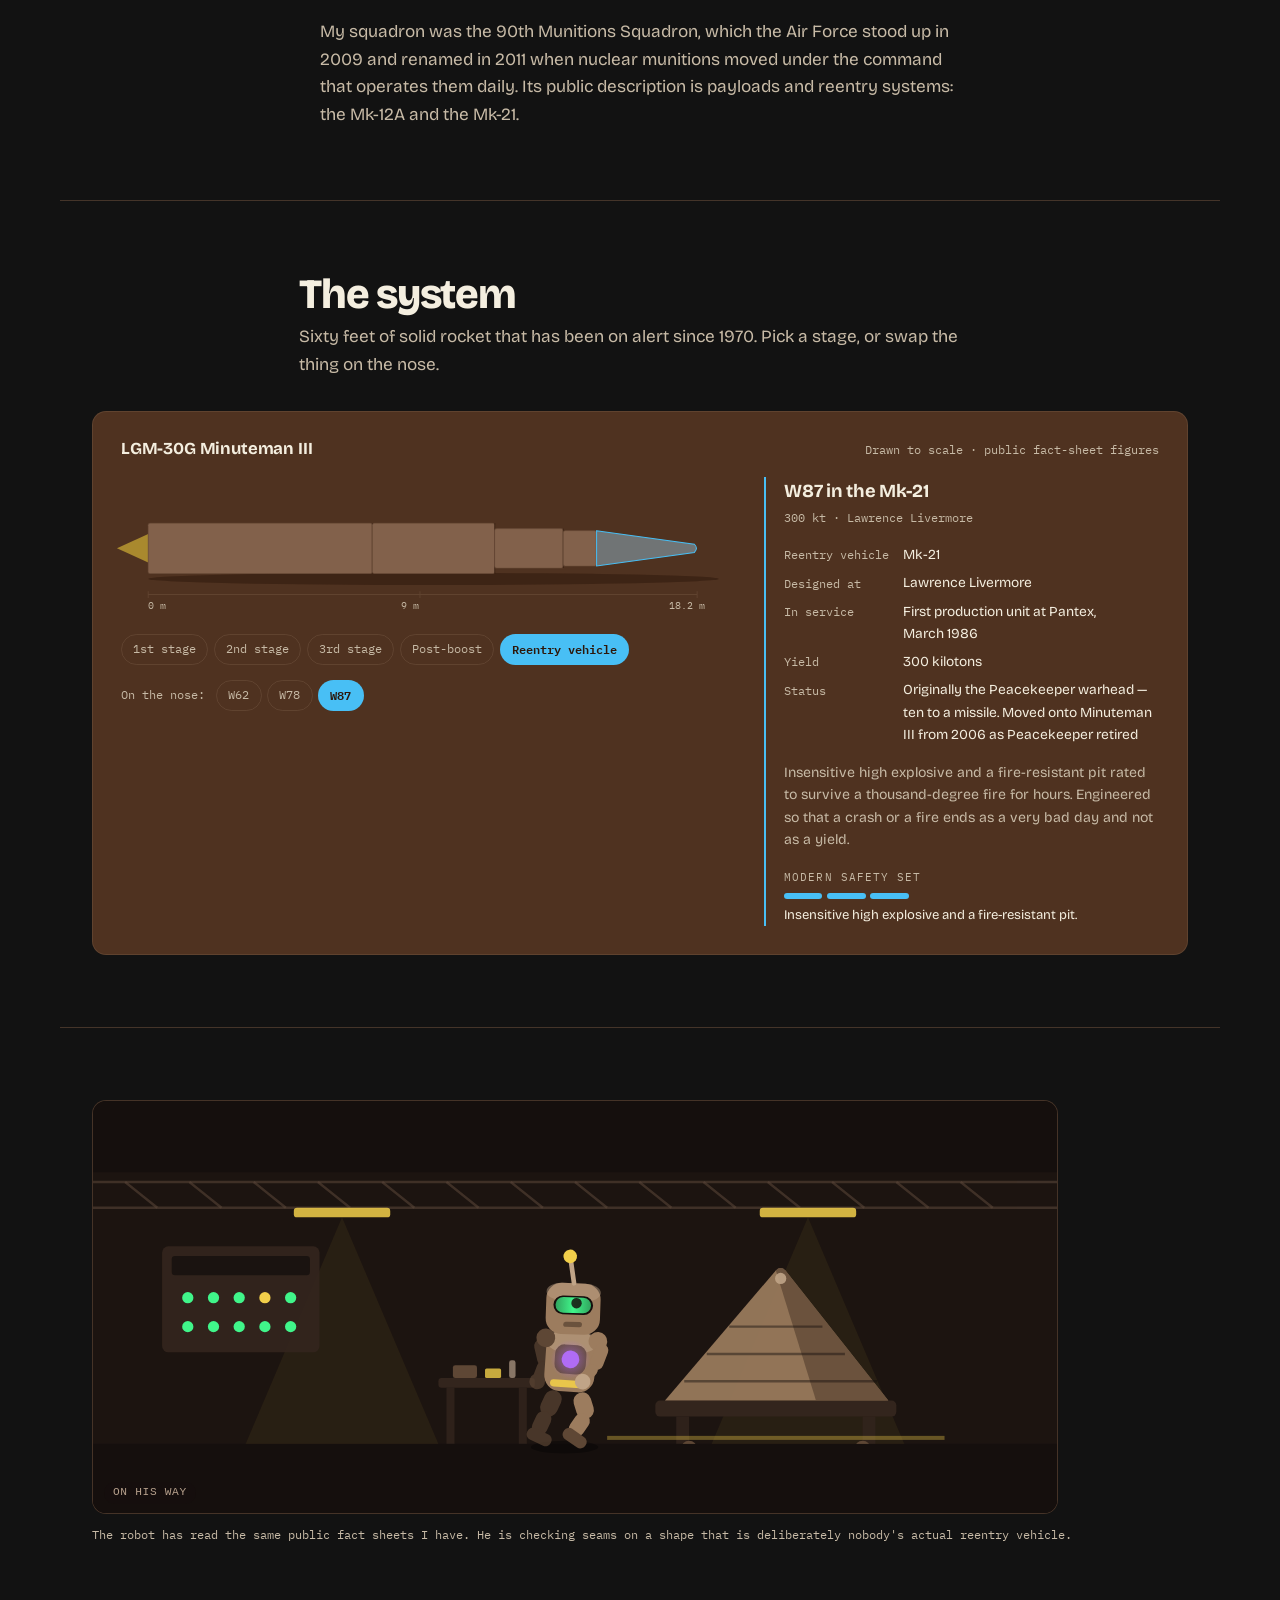
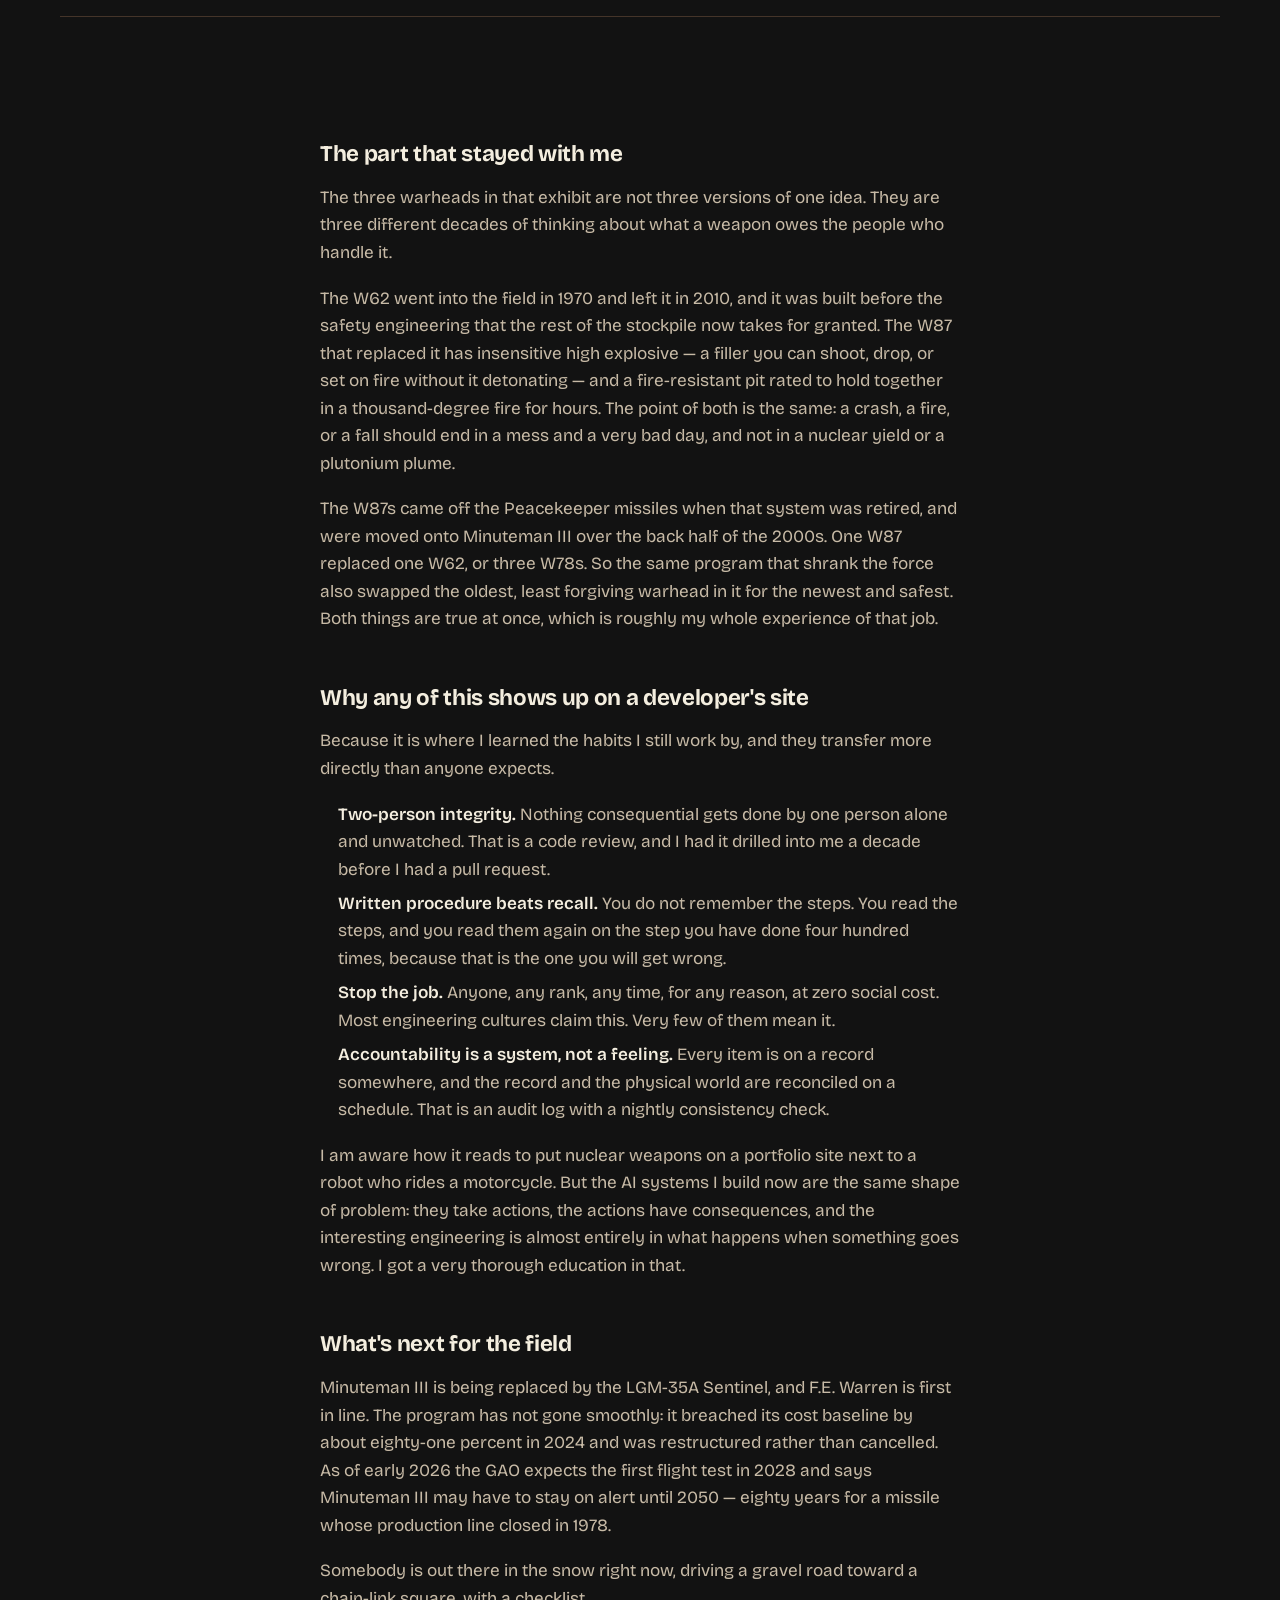
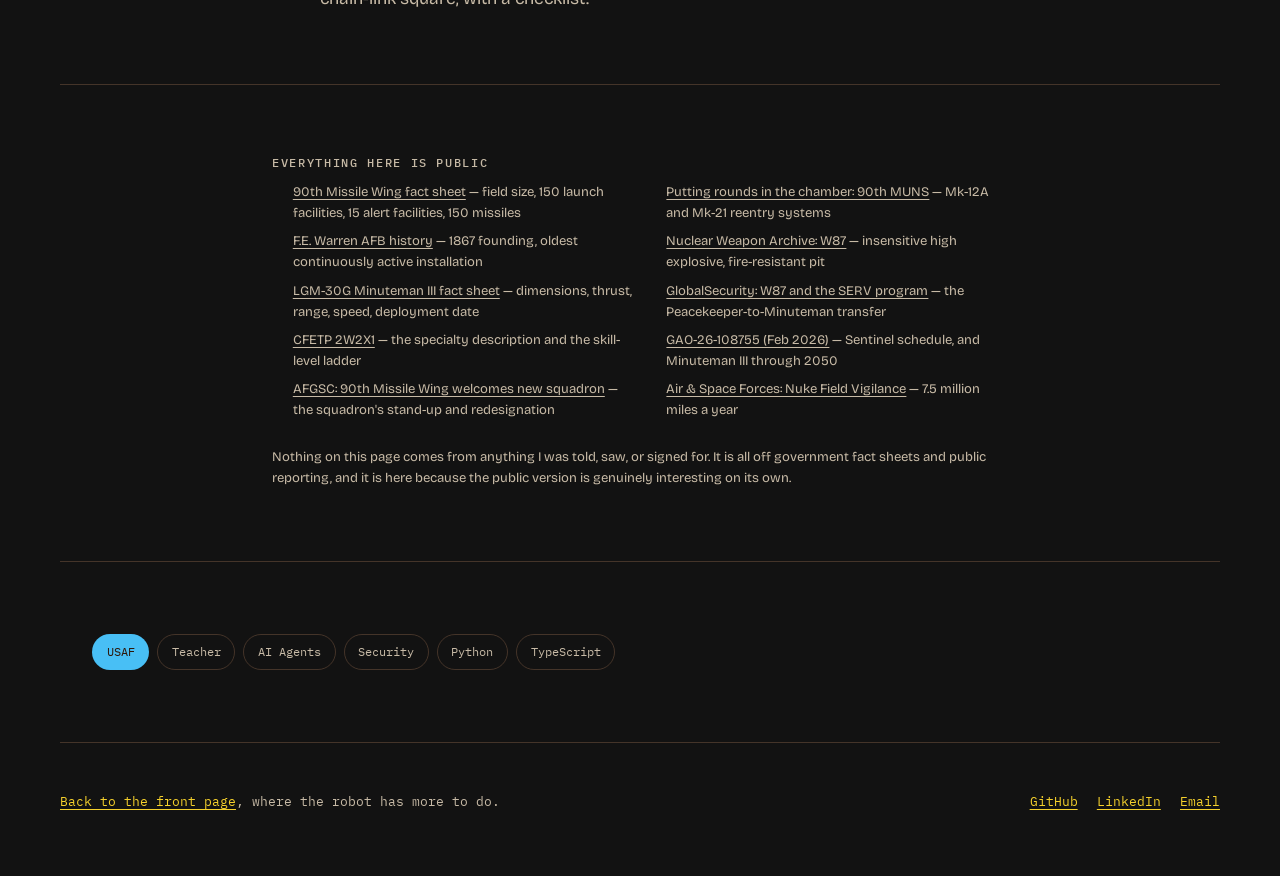
==== commit 76c7da57: "feat(readme): the robot moves on the profile, and every badge goes somewhere GitHub strips <script> " ====
--- a/usaf/index.html
+++ b/usaf/index.html
@@ -67,14 +67,26 @@
 
 <main id="main">
 
-  <section class="subject-hero">
-    <p class="subject-eyebrow">USAF · 2W2X1 · Nuclear Weapons</p>
-    <h1 class="subject-title">A missile field the size of Vermont.</h1>
-    <p class="subject-lede">
-      I was a nuclear weapons journeyman in the munitions squadron at F.E. Warren
-      Air Force Base, Wyoming. Then I moved to Vermont, which is — to within
-      sixteen square miles — the same size as the ground I used to work.
-    </p>
+  <section class="subject-hero has-portrait">
+    <div>
+      <p class="subject-eyebrow">USAF · 2W2X1 · Nuclear Weapons</p>
+      <h1 class="subject-title">A missile field the size of Vermont.</h1>
+      <p class="subject-lede">
+        I was a nuclear weapons journeyman in the munitions squadron at F.E. Warren
+        Air Force Base, Wyoming. Then I moved to Vermont, which is — to within
+        sixteen square miles — the same size as the ground I used to work.
+      </p>
+    </div>
+
+    <!-- Drop a photo at assets/img/usaf.jpg and it appears. If the file is not
+         there the whole figure removes itself, so the layout never shows a
+         broken image icon or a hole where a picture was supposed to be. -->
+    <figure class="portrait">
+      <img src="../assets/img/usaf.jpg" alt="James Richmond in uniform, USAF"
+           width="320" height="400" loading="eager"
+           onerror="this.closest('figure').remove()">
+      <figcaption>Wyoming. A while ago.</figcaption>
+    </figure>
   </section>
 
   <ul class="facts">
--- a/assets/css/subject.css
+++ b/assets/css/subject.css
@@ -86,6 +86,36 @@
     line-height: 0.98;
     text-wrap: balance;
   }
+  /* Two columns only when there is a portrait to put in the second one. The
+     figure deletes itself if the image is missing, and :has() means the grid
+     collapses back to one column when it does — no empty track, no gap. */
+  .subject-hero.has-portrait:has(.portrait) {
+    display: grid;
+    grid-template-columns: minmax(0, 1fr) auto;
+    gap: clamp(1.5rem, 4vw, 3rem);
+    align-items: end;
+    max-inline-size: 62rem;
+  }
+  .portrait { margin: 0; }
+  .portrait img {
+    inline-size: clamp(9rem, 18vw, 15rem);
+    block-size: auto;
+    border-radius: var(--radius);
+    border: 1px solid var(--line);
+    filter: saturate(0.85) contrast(1.04);
+  }
+  .portrait figcaption {
+    margin-block-start: 0.5rem;
+    font-family: var(--font-mono);
+    font-size: 0.7rem;
+    color: var(--ink-dim);
+  }
+  @media (width < 46rem) {
+    .subject-hero.has-portrait:has(.portrait) { grid-template-columns: minmax(0, 1fr); }
+    .portrait { order: -1; }
+    .portrait img { inline-size: 8rem; }
+  }
+
   .subject-lede {
     margin: 0;
     max-inline-size: 44ch;
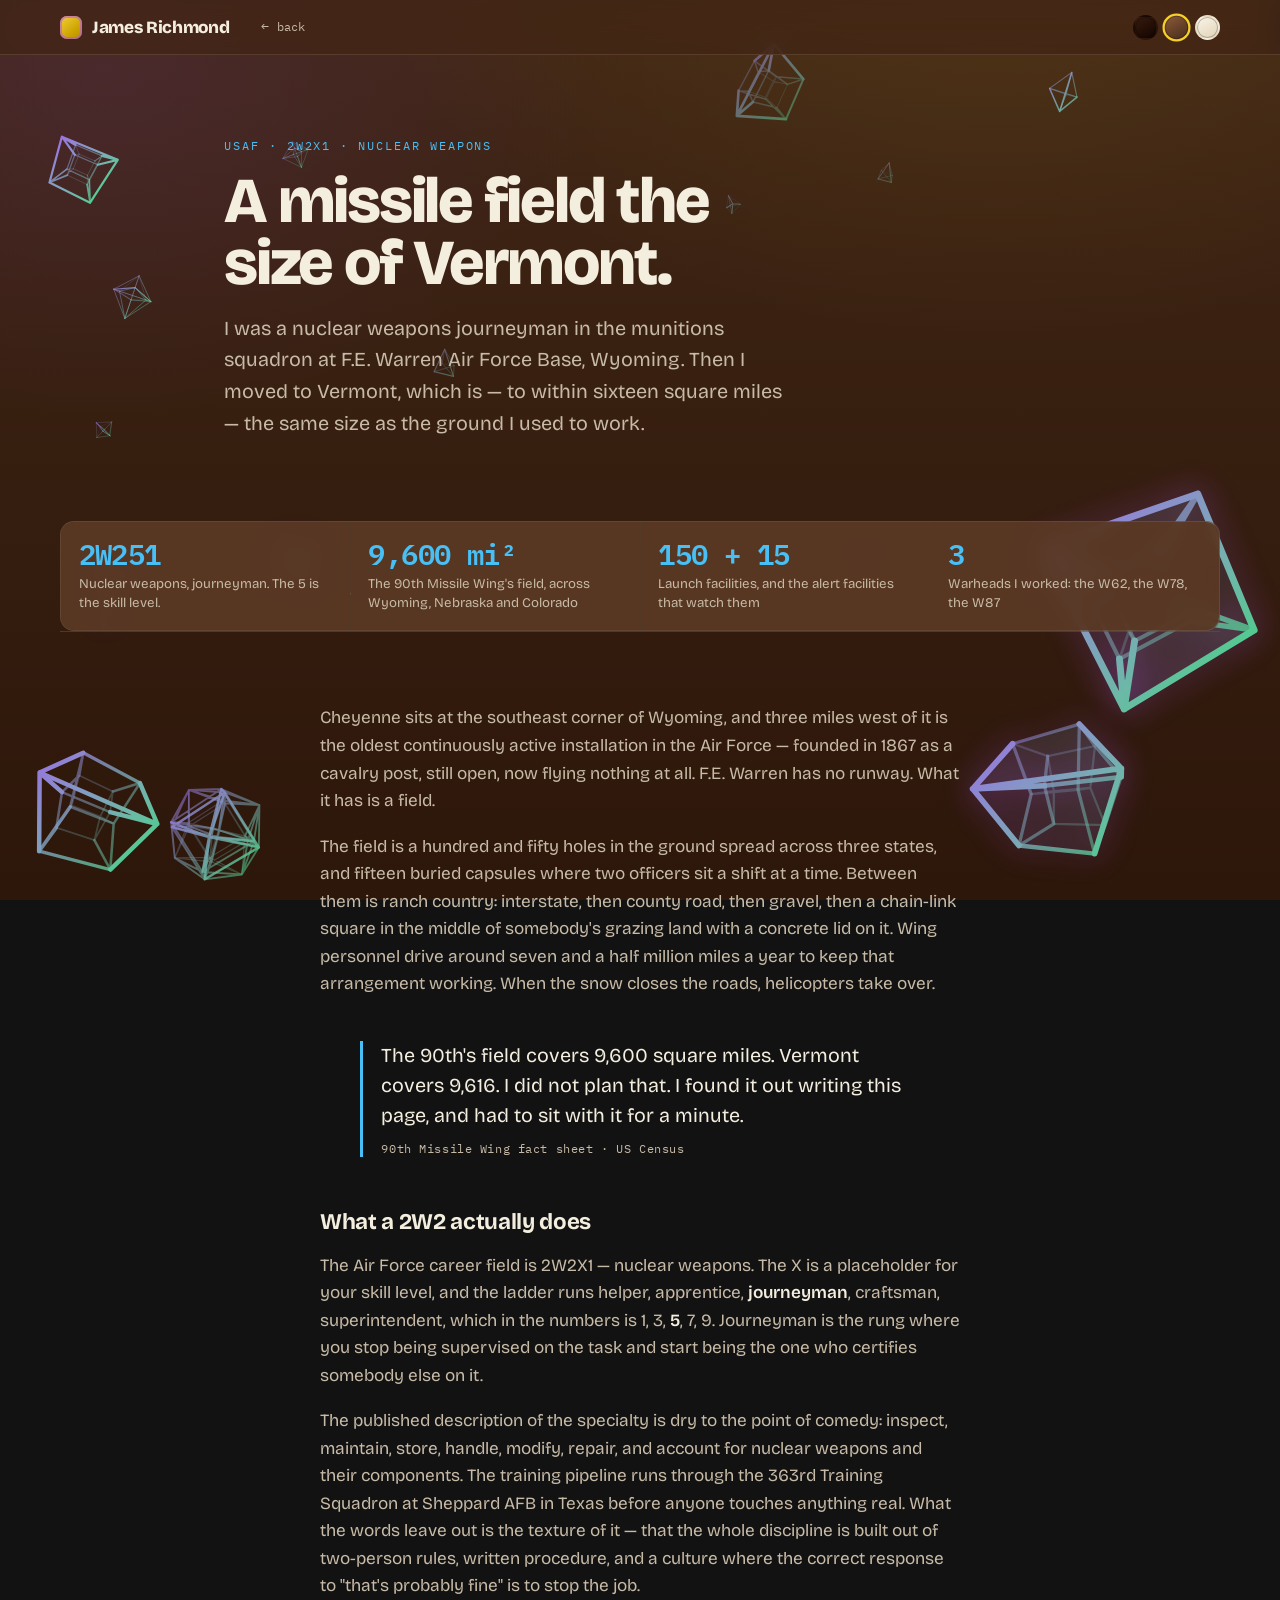
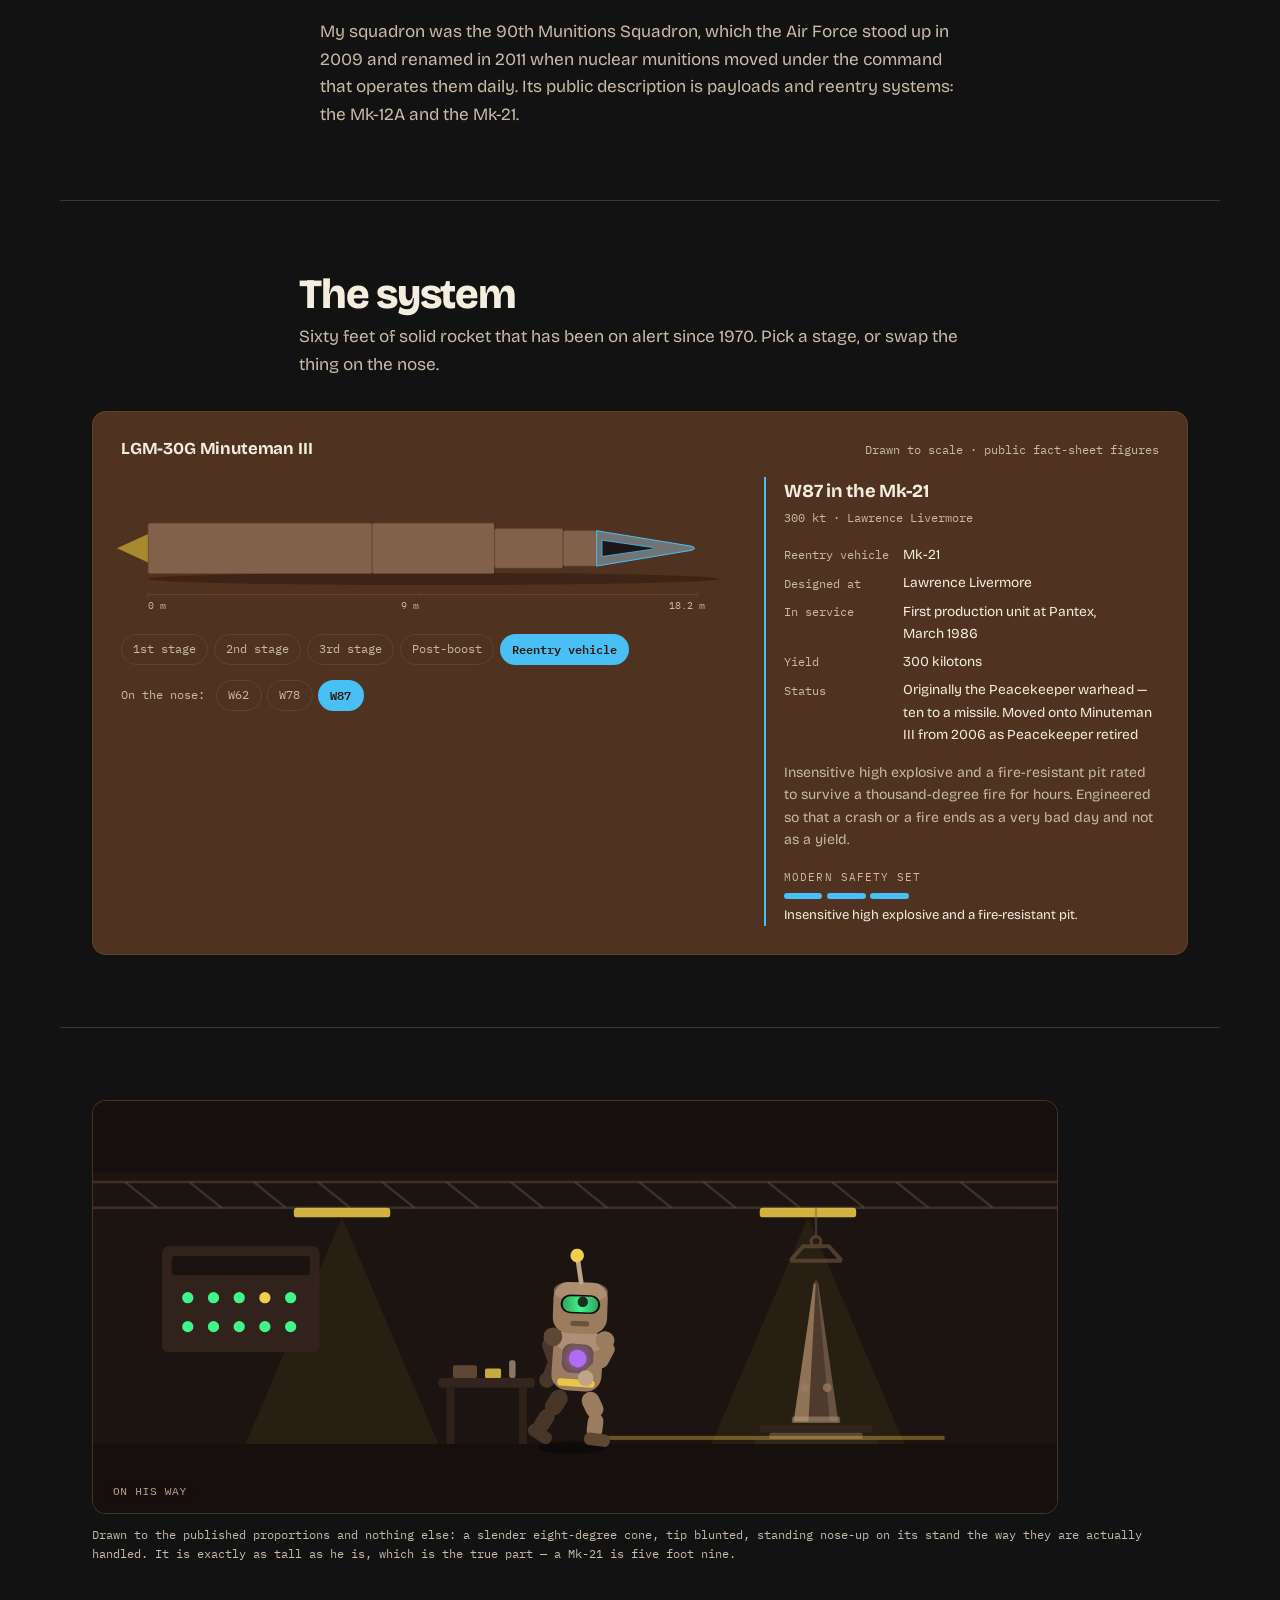
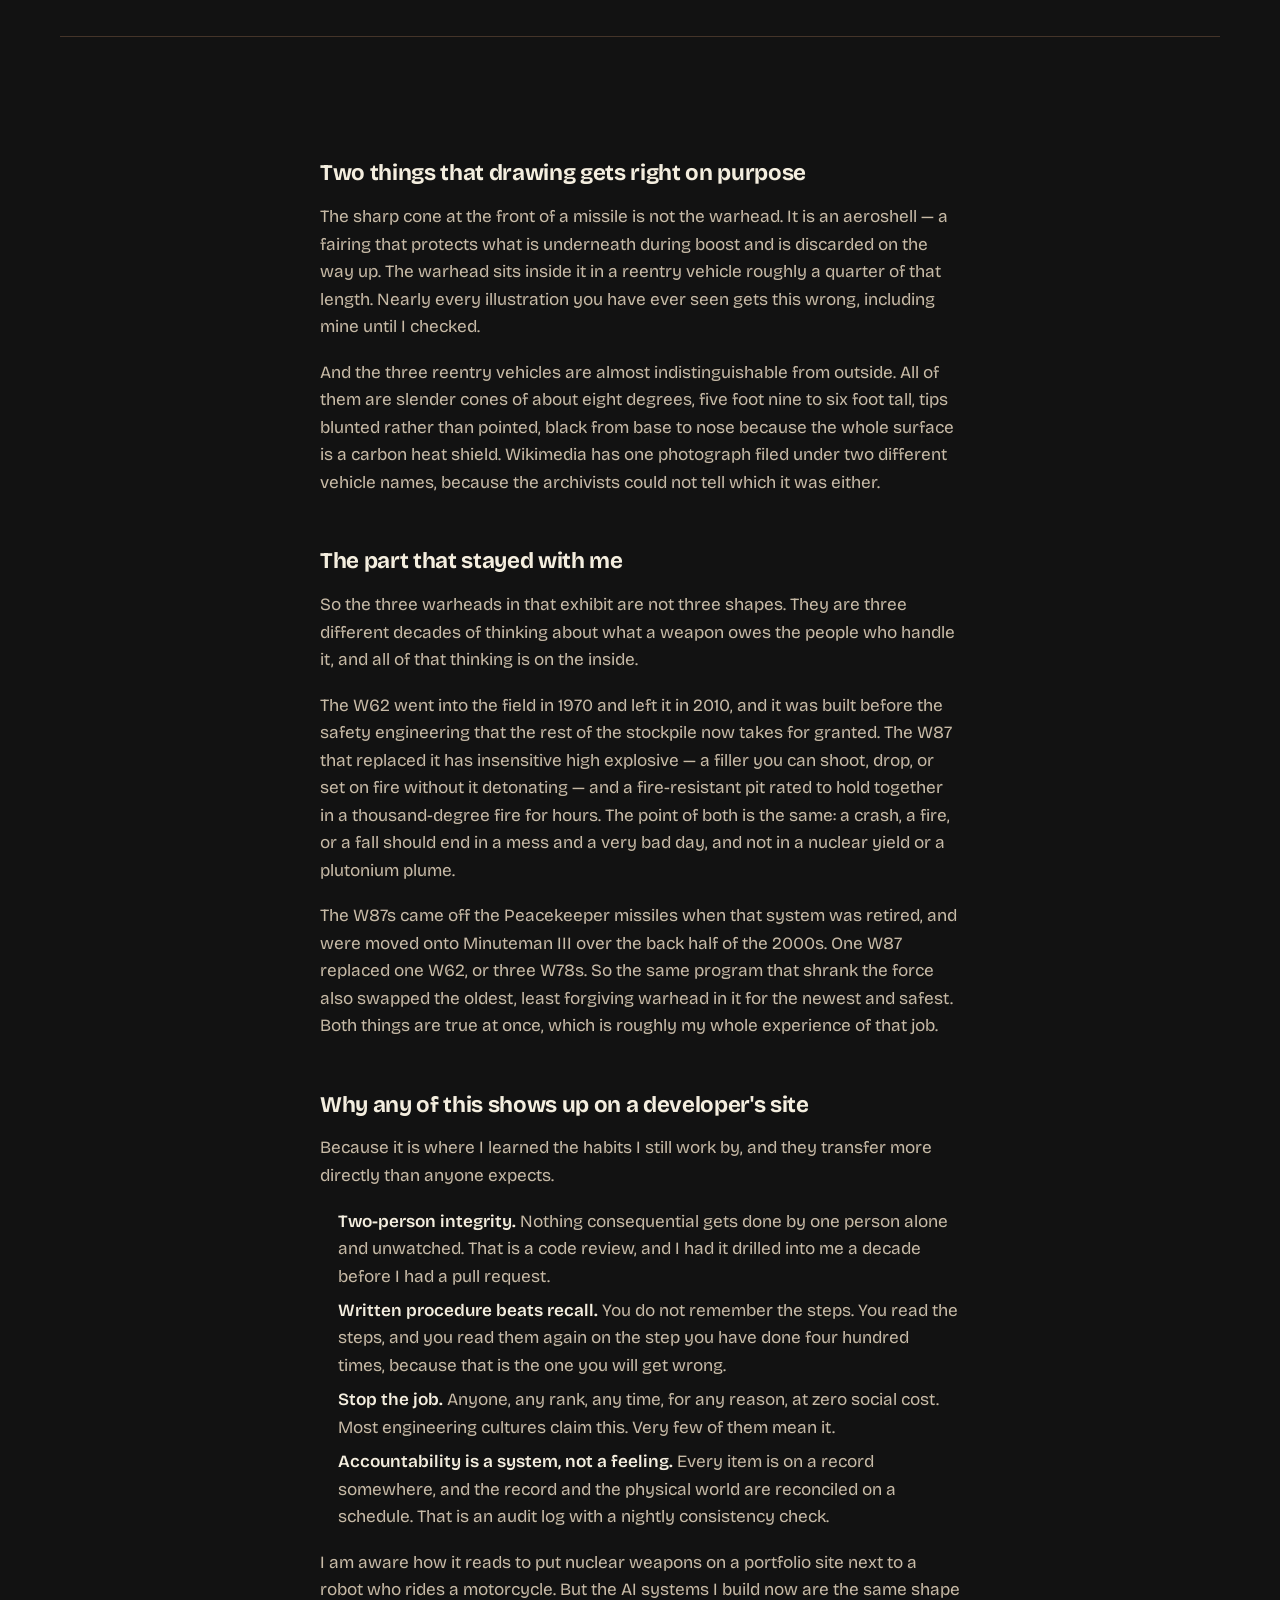
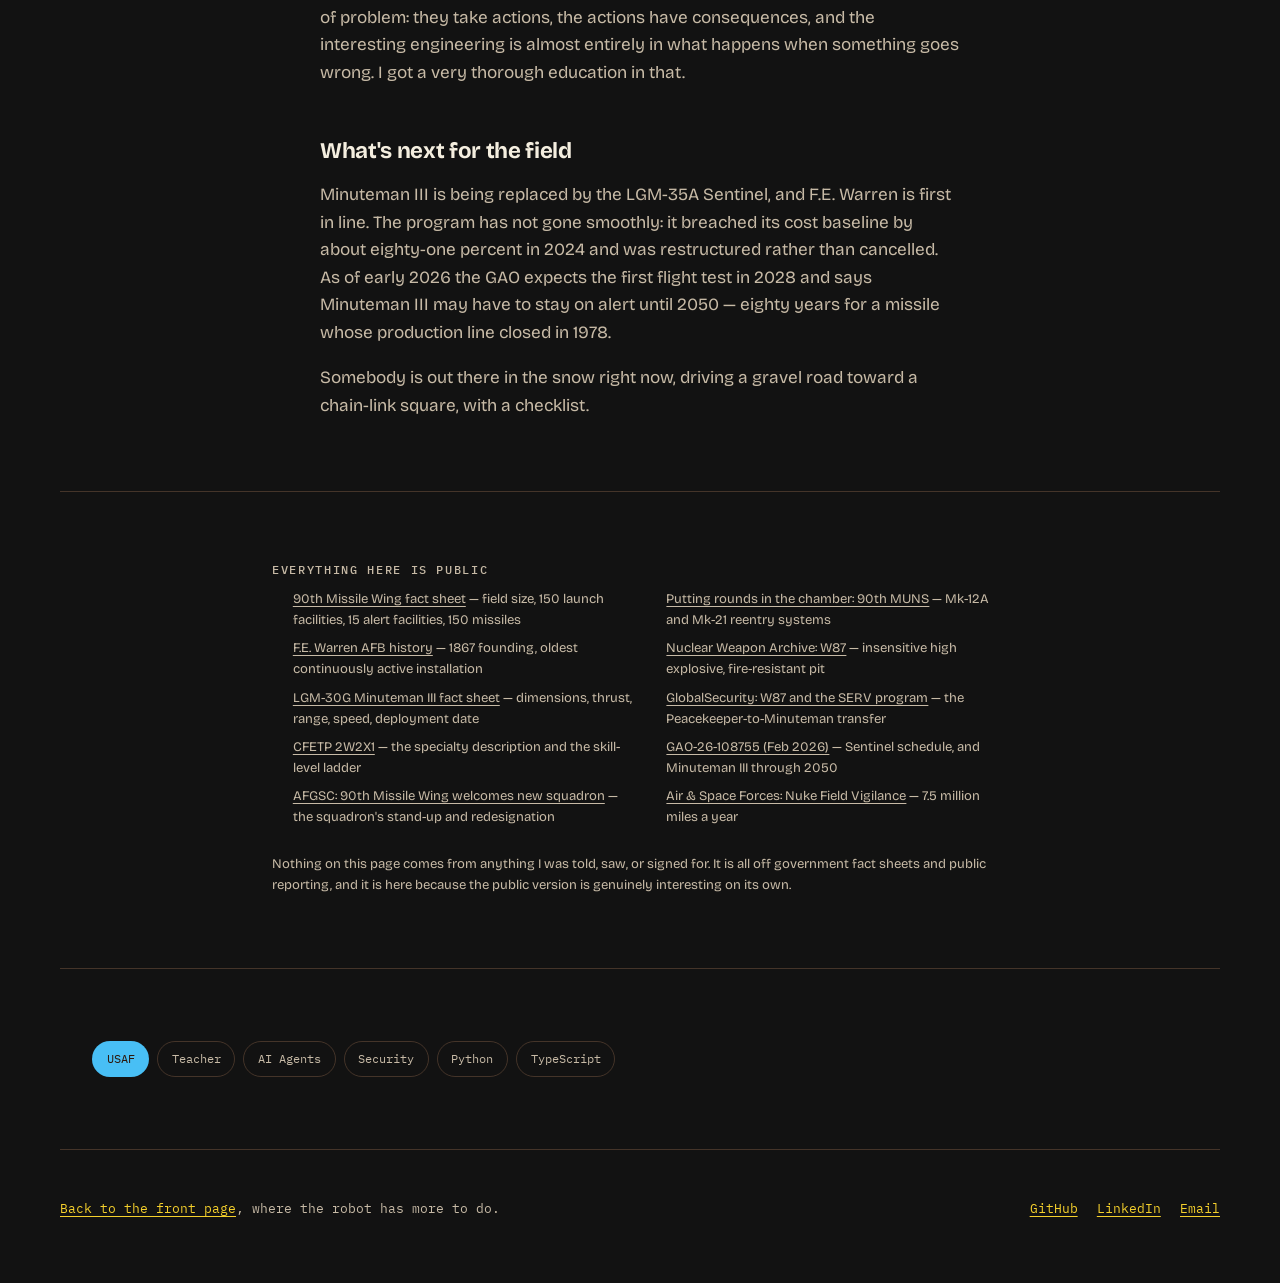
==== commit dd40607e: "fix: shapes clipped by their own viewBox, a wrong test, a self-corrupting highlighter, and a reentry" ====
--- a/usaf/index.html
+++ b/usaf/index.html
@@ -170,19 +170,38 @@
     <div class="docent">
       <div class="docent-stage" data-docent></div>
       <p class="docent-cap">
-        The robot has read the same public fact sheets I have. He is checking
-        seams on a shape that is deliberately nobody's actual reentry vehicle.
+        Drawn to the published proportions and nothing else: a slender
+        eight-degree cone, tip blunted, standing nose-up on its stand the way
+        they are actually handled. It is exactly as tall as he is, which is the
+        true part — a Mk-21 is five foot nine.
       </p>
     </div>
   </section>
 
   <section class="section">
     <div class="prose">
+      <h3>Two things that drawing gets right on purpose</h3>
+      <p>
+        The sharp cone at the front of a missile is not the warhead. It is an
+        aeroshell — a fairing that protects what is underneath during boost and
+        is discarded on the way up. The warhead sits inside it in a reentry
+        vehicle roughly a quarter of that length. Nearly every illustration you
+        have ever seen gets this wrong, including mine until I checked.
+      </p>
+      <p>
+        And the three reentry vehicles are almost indistinguishable from outside.
+        All of them are slender cones of about eight degrees, five foot nine to
+        six foot tall, tips blunted rather than pointed, black from base to nose
+        because the whole surface is a carbon heat shield. Wikimedia has one
+        photograph filed under two different vehicle names, because the
+        archivists could not tell which it was either.
+      </p>
+
       <h3>The part that stayed with me</h3>
       <p>
-        The three warheads in that exhibit are not three versions of one idea.
-        They are three different decades of thinking about what a weapon owes the
-        people who handle it.
+        So the three warheads in that exhibit are not three shapes. They are
+        three different decades of thinking about what a weapon owes the people
+        who handle it, and all of that thinking is on the inside.
       </p>
       <p>
         The W62 went into the field in 1970 and left it in 2010, and it was built
--- a/assets/css/site.css
+++ b/assets/css/site.css
@@ -545,6 +545,12 @@
     position: absolute;
     opacity: 0.9;
     will-change: transform;
+    /* An SVG clips to its own viewport by default. The geometry is fitted to
+       the box in JS so nothing should reach the edge, but a round stroke cap
+       and the drop-shadow bloom both extend past their geometry — and being
+       sheared off by an invisible square is the exact failure this is here to
+       stop happening twice. */
+    overflow: visible;
   }
 
   /* The bloom is expensive — every filtered element re-rasterizes on every
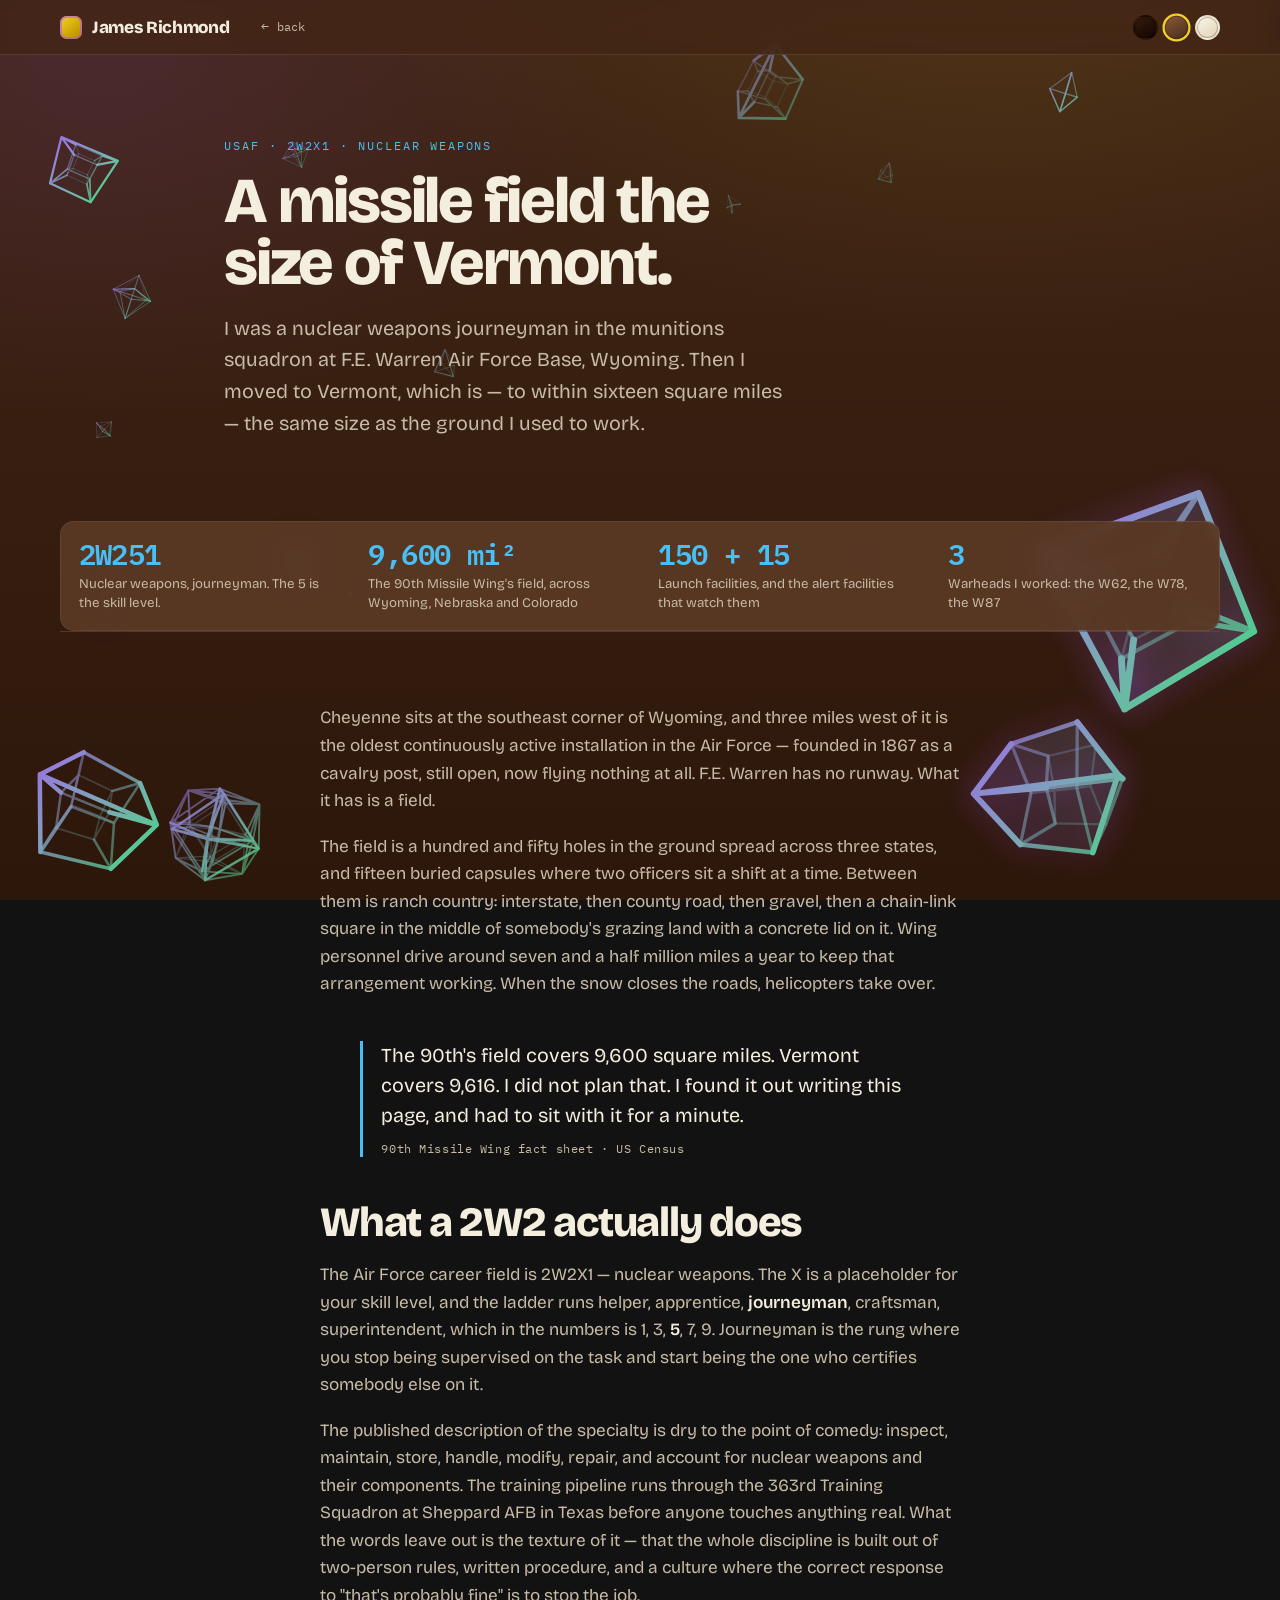
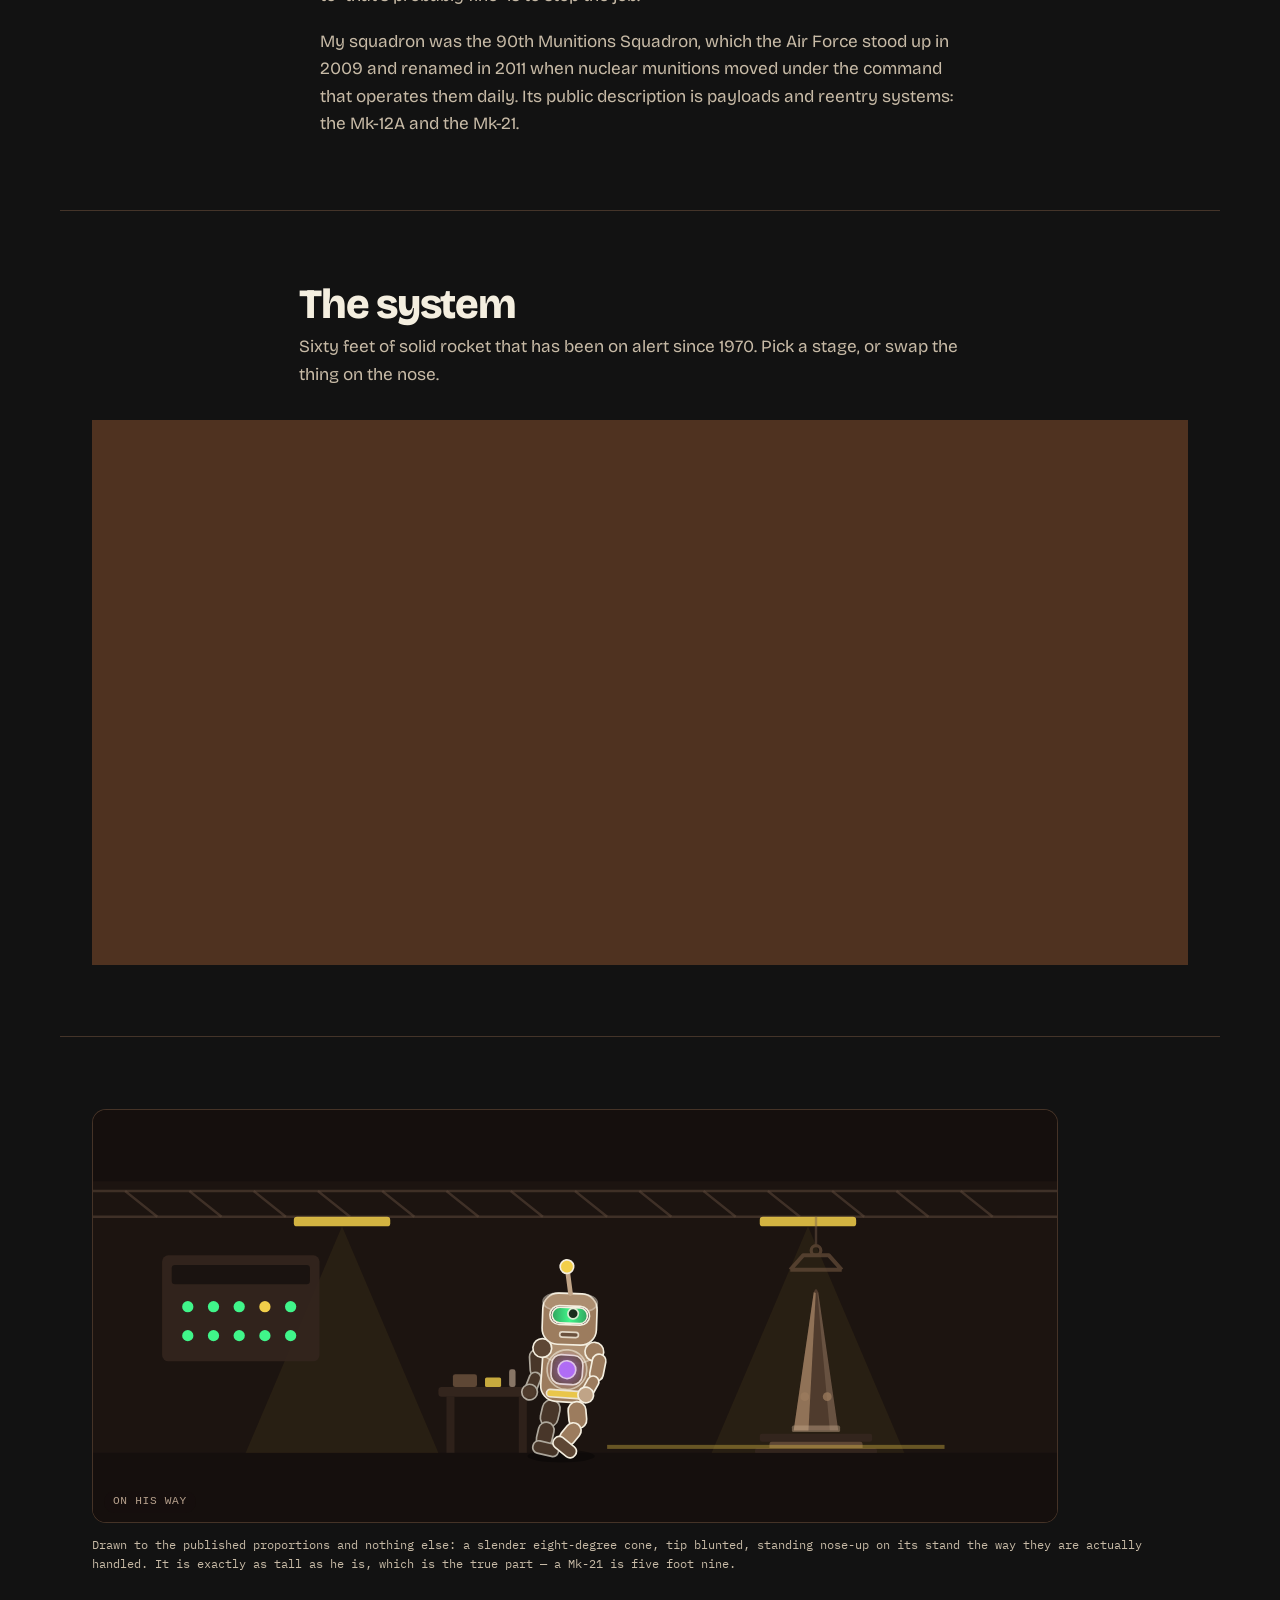
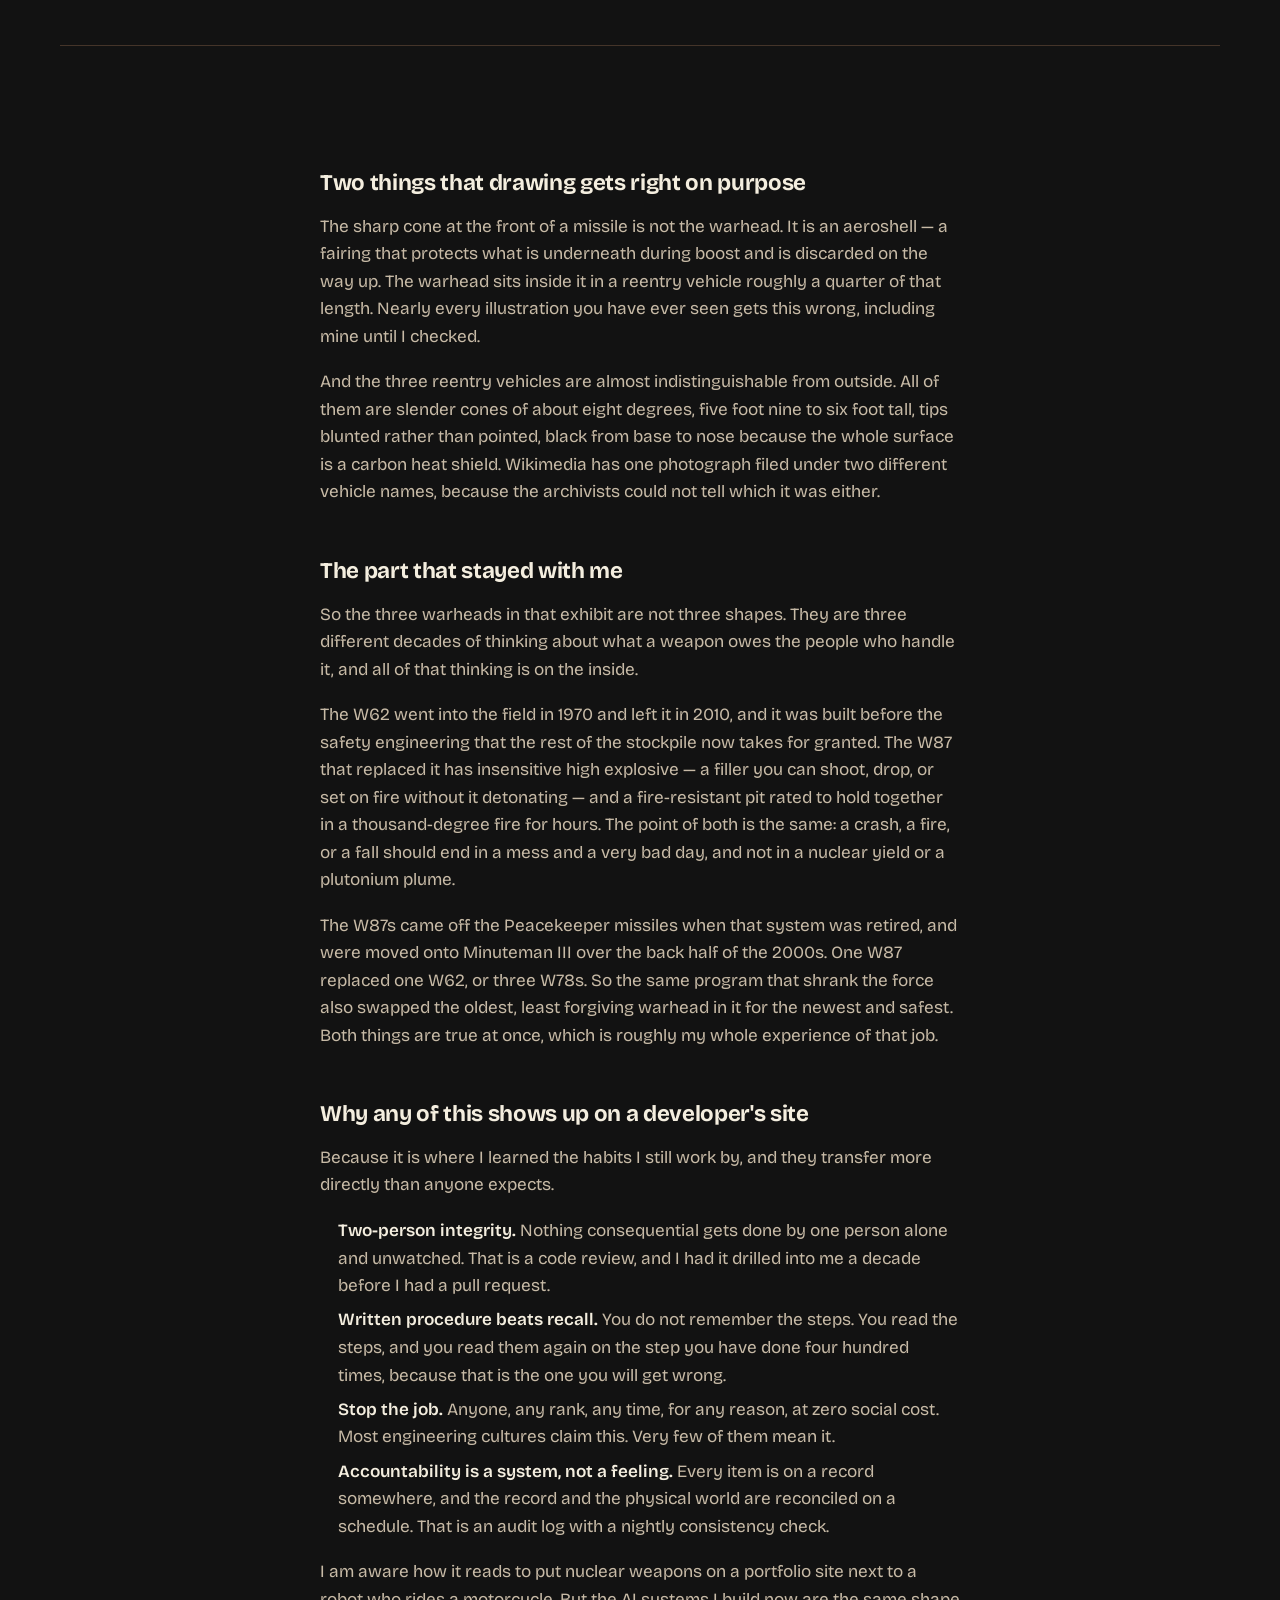
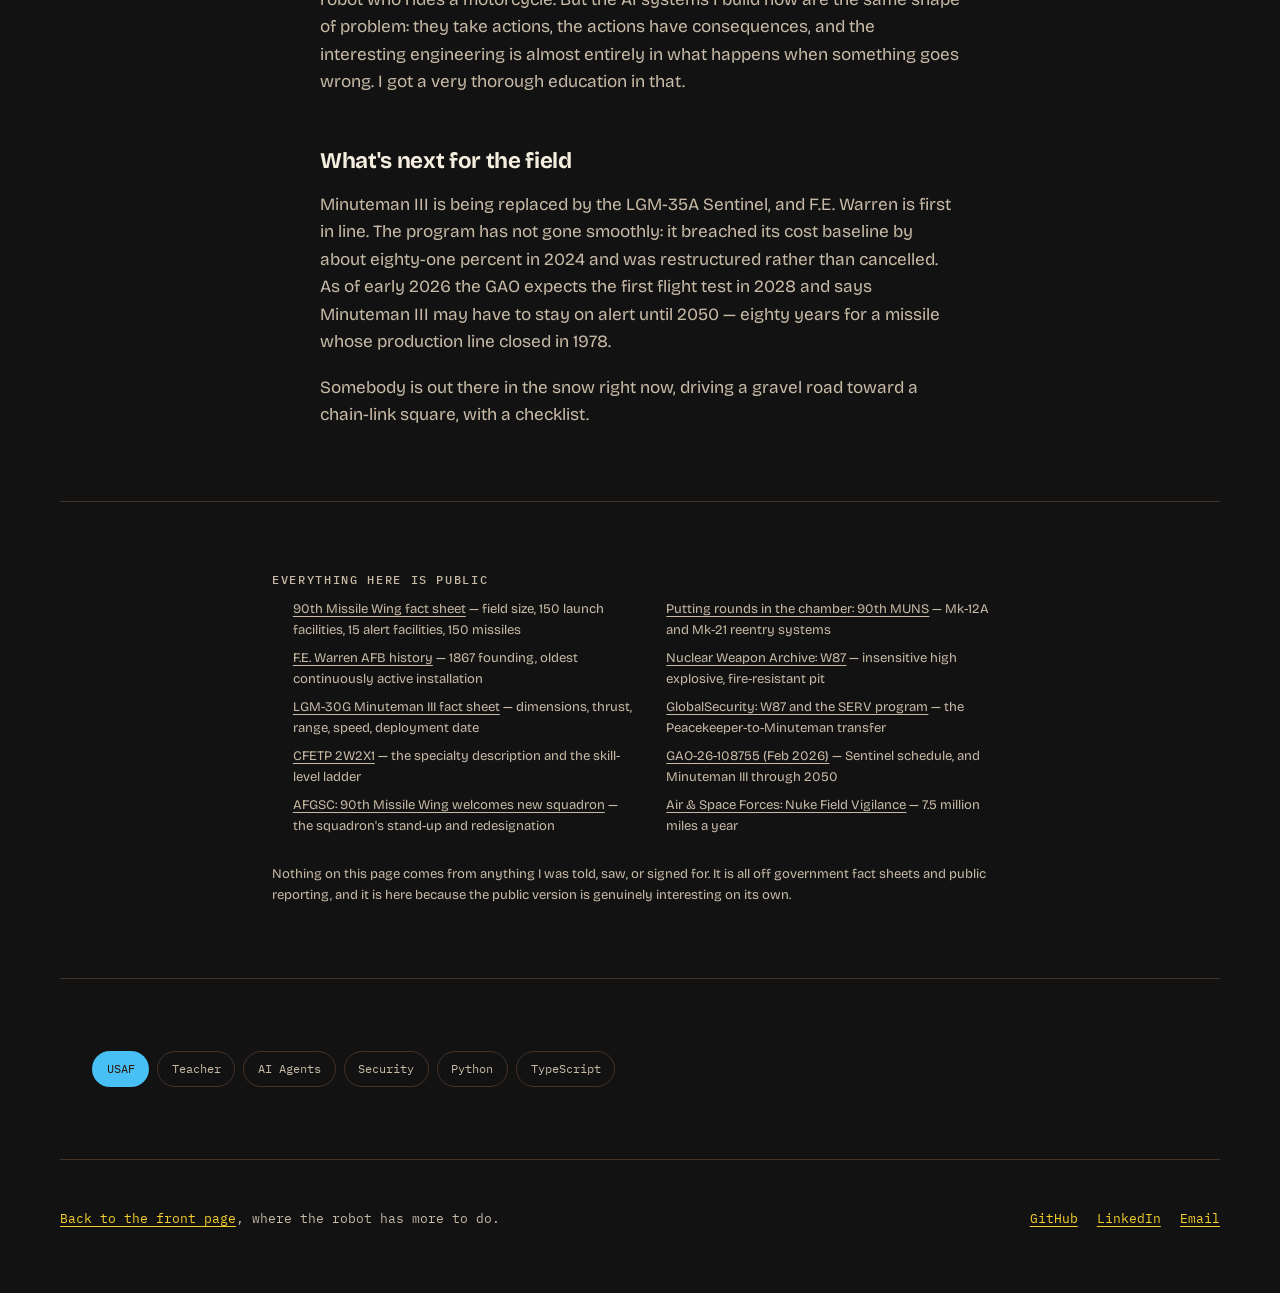
==== commit 0791a592: "Build an interview-ready portfolio around Jamestellation" ====
--- a/usaf/index.html
+++ b/usaf/index.html
@@ -78,15 +78,7 @@
       </p>
     </div>
 
-    <!-- Drop a photo at assets/img/usaf.jpg and it appears. If the file is not
-         there the whole figure removes itself, so the layout never shows a
-         broken image icon or a hole where a picture was supposed to be. -->
-    <figure class="portrait">
-      <img src="../assets/img/usaf.jpg" alt="James Richmond in uniform, USAF"
-           width="320" height="400" loading="eager"
-           onerror="this.closest('figure').remove()">
-      <figcaption>Wyoming. A while ago.</figcaption>
-    </figure>
+
   </section>
 
   <ul class="facts">
@@ -121,7 +113,7 @@
         <cite>90th Missile Wing fact sheet · US Census</cite>
       </blockquote>
 
-      <h3>What a 2W2 actually does</h3>
+      <h2>What a 2W2 actually does</h2>
       <p>
         The Air Force career field is 2W2X1 — nuclear weapons. The X is a
         placeholder for your skill level, and the ladder runs helper, apprentice,
--- a/assets/css/site.css
+++ b/assets/css/site.css
@@ -91,20 +91,21 @@
     color-scheme: dark;
   }
 
-  /* The habitat is a lit diorama, not a panel of the page: it keeps the dark
-     cocoa neutrals in every flavor so the robot always has something to stand
-     against, while still borrowing the flavor's accent colors. */
+  /* The workshop is a sheet of drawing paper in every chocolate flavor. */
   .stage {
-    --bg-deep:   oklch(0.132 0.024 40);
-    --surface:   oklch(0.205 0.033 44);
-    --raised:    oklch(0.283 0.04 46);
-    --line:      oklch(0.38 0.04 48 / 0.6);
-    --ink:       oklch(0.945 0.019 86);
-    --ink-dim:   oklch(0.72 0.03 76);
-    --chassis:   oklch(0.585 0.055 62);
-    --chassis-hi: oklch(0.72 0.05 70);
-    --chassis-lo: oklch(0.40 0.05 55);
-    color-scheme: dark;
+    --bg-deep: #f5f0e4;
+    --surface: #e9e3d5;
+    --raised: #d8d2c3;
+    --line: #99998c;
+    --ink: #292c2c;
+    --ink-dim: #626963;
+    --accent: #b54c36;
+    --iri-p: #577f8b;
+    --fluoro: #577f8b;
+    --chassis: #efe9da;
+    --chassis-hi: #fffaf0;
+    --chassis-lo: #b6b6a5;
+    color-scheme: light;
   }
 
   :root[data-flavor="white"] {
@@ -272,6 +273,50 @@
     max-inline-size: 46rem;
   }
 
+  /* Two columns only when the portrait is actually there. :has() means a
+     browser that never mounted the canvas gets the original single column
+     rather than an empty track. */
+  .hero.has-portrait:has(.portrait-thor) {
+    display: grid;
+    grid-template-columns: minmax(0, 1fr) auto;
+    gap: clamp(1.5rem, 5vw, 4rem);
+    align-items: center;
+    max-inline-size: 68rem;
+  }
+
+  .portrait-thor { margin: 0; }
+  .portrait-thor canvas {
+    display: block;
+    inline-size: clamp(11rem, 26vw, 20rem);
+    block-size: auto;
+    aspect-ratio: 1;
+    /* Square, and only just softened at the corners. A circular mask cost the
+       picture its corners, and the corners are where the discharge arcs — the
+       plate is a rectangle and it gets to stay one. */
+    border-radius: 4px;
+    background: var(--bg-deep);
+    /* A ring in the accent, so it reads as a framed plate and not a hole in the
+       page — and a soft outer glow that ties it to the shape field. */
+    box-shadow: 0 0 0 1px var(--line),
+                0 0 0 5px color-mix(in oklab, var(--accent) 22%, transparent),
+                0 0 42px oklch(from var(--iri-p) l c h / 0.28);
+  }
+  .portrait-thor figcaption {
+    margin-block-start: 0.75rem;
+    max-inline-size: 20rem;
+    font-family: var(--font-mono);
+    font-size: 0.68rem;
+    line-height: 1.5;
+    color: var(--ink-dim);
+    text-align: center;
+  }
+
+  @media (width < 54rem) {
+    .hero.has-portrait:has(.portrait-thor) { grid-template-columns: minmax(0, 1fr); }
+    .portrait-thor { order: -1; justify-self: center; }
+    .portrait-thor canvas { inline-size: min(58vw, 14rem); }
+  }
+
   .section {
     inline-size: var(--shell);
     margin-inline: auto;
@@ -395,47 +440,64 @@
   .btn-primary:hover { color: oklch(0.18 0.04 50); }
 
   /* ---- habitat / stage ---- */
-  .stage-wrap { display: grid; gap: 1rem; }
+  .habitat .section-head { position: relative; }
+  .habitat h2 { font-size: clamp(2.8rem, 7vw, 5.5rem); letter-spacing: -.065em; }
+  .habitat .eyebrow { margin-block-end: 1rem; color: var(--ink-dim); }
+  .habitat .section-sub { max-inline-size: 42ch; }
+  .stage-wrap { display: grid; gap: 0; }
+  .workshop-caption {
+    display: flex; flex-wrap: wrap; justify-content: space-between; gap: .4rem;
+    font: .65rem/1.5 var(--font-mono); letter-spacing: .06em;
+    padding: .8rem 0; border-block-start: 1px solid var(--ink-dim);
+  }
+  .workshop-caption span:last-child { font-style: italic; letter-spacing: 0; }
 
   .stage {
     position: relative;
-    border: 1px solid var(--line);
-    border-radius: var(--radius);
+    border: 2px solid #292c2c;
+    border-radius: 3px 8px 2px 5px / 6px 2px 7px 3px;
     overflow: clip;
     background: var(--bg-deep);
-    aspect-ratio: 12 / 5;
-    min-block-size: 280px;
-    max-block-size: 62dvh;
+    aspect-ratio: 1200 / 520;
     /* An aspect-ratio plus a min-block-size implies a min inline-size, which
        on a phone is wider than the viewport and drags the whole page with it.
        Below that width the stage takes a plain height instead. */
     min-inline-size: 0;
     contain: layout paint style;
     touch-action: none;
-    cursor: grab;
+    user-select: none;
+    -webkit-user-select: none;
+    cursor: default;
   }
   .stage:active { cursor: grabbing; }
-  .stage:focus-visible { outline: 2px solid var(--accent); outline-offset: 3px; }
+  .stage:focus-visible { outline: 2px dashed var(--ink); outline-offset: 5px; }
 
   .stage-svg { inline-size: 100%; block-size: 100%; }
-
-  @media (width < 46rem) {
-    .stage { aspect-ratio: auto; block-size: min(44dvh, 300px); min-block-size: 210px; }
-  }
+  .pet-root, .loose-part { cursor: grab; }
+  .pet-root, .loose-part, .repair-outline {
+    stroke: var(--ink); stroke-width: 1.6; stroke-linecap: round; stroke-linejoin: round;
+  }
+  .loose-part:hover { filter: drop-shadow(2px 3px 0 #b54c3640); }
+  .part-hit { fill: transparent; stroke: none; pointer-events: all; }
+  .repair-outline { pointer-events: none; }
+  .repair-socket { opacity: .28; stroke-dasharray: 3 3; }
+  .repair-socket[data-filled="true"] { opacity: 1; stroke-dasharray: none; }
+  .repair-socket[data-ready="true"] { opacity: .8; stroke: var(--accent); }
+  .impact-word { font: italic 800 42px var(--font-display); fill: var(--accent); stroke: none; }
 
   .stage-status {
     position: absolute;
-    inset-block-end: 0.7rem;
+    inset-block-end: 0.4rem;
     inset-inline-start: 0.85rem;
     margin: 0;
     font-family: var(--font-mono);
-    font-size: 0.72rem;
+    font-size: clamp(.48rem, 1.2vw, .72rem);
     letter-spacing: 0.06em;
     text-transform: uppercase;
     color: var(--ink-dim);
-    background: color-mix(in oklab, var(--bg-deep) 72%, transparent);
+    background: var(--bg-deep);
     padding: 0.25rem 0.6rem;
-    border-radius: 999px;
+    border-radius: 0;
     pointer-events: none;
   }
 
@@ -445,7 +507,22 @@
     gap: 0.9rem 1.4rem;
     align-items: center;
     justify-content: space-between;
-  }
+    padding-block: 1rem;
+    border-block-end: 1px solid var(--line);
+  }
+  .repair-tools { display: flex; flex-wrap: wrap; gap: .5rem; }
+  .repair-tool {
+    min-block-size: 44px; padding: .5rem .8rem;
+    border: 1px solid var(--ink-dim); border-radius: 2px 5px 3px 2px;
+    background: transparent; color: var(--ink); font: .75rem var(--font-mono);
+    cursor: pointer;
+  }
+  .repair-tool:first-child { background: var(--ink); color: var(--bg); }
+  .repair-tool:hover:not(:disabled) { border-color: var(--accent); text-decoration: underline; }
+  .repair-tool:disabled { opacity: .4; cursor: not-allowed; }
+  .repair-tool kbd { border: 0; background: none; padding-inline-end: 0; opacity: .7; }
+  .repair-count { font: .68rem var(--font-mono); color: var(--ink-dim); }
+  .acts { inline-size: 100%; }
 
   .acts { display: flex; flex-wrap: wrap; gap: 0.4rem; }
 
@@ -453,11 +530,12 @@
     font-family: var(--font-mono);
     font-size: 0.76rem;
     padding: 0.4rem 0.85rem;
-    border-radius: 999px;
+    border-radius: 2px;
     border: 1px solid var(--line);
     background: color-mix(in oklab, var(--surface) 55%, transparent);
     color: var(--ink-dim);
     cursor: pointer;
+    min-block-size: 36px;
     transition: color 0.18s ease, border-color 0.18s ease, transform 0.15s ease;
   }
   .act:hover { color: var(--ink); border-color: var(--accent); transform: translateY(-1px); }
@@ -465,6 +543,12 @@
     color: oklch(0.22 0.045 50);
     background: var(--accent);
     border-color: transparent;
+  }
+  .act:disabled { opacity: .4; cursor: not-allowed; }
+  @media (width < 46rem) {
+    .repair-tool { font-size: .68rem; padding: .4rem .6rem; }
+    .repair-tools { gap: .35rem; }
+    .workshop-caption { font-size: .55rem; }
   }
 
   .hint {
--- a/assets/css/subject.css
+++ b/assets/css/subject.css
@@ -29,6 +29,7 @@
   :root[data-subject="security"]   { --sub: oklch(0.79 0.16 62);  --sub-2: oklch(0.72 0.18 28); }
   :root[data-subject="python"]     { --sub: oklch(0.75 0.13 245); --sub-2: oklch(0.88 0.15 92); }
   :root[data-subject="typescript"] { --sub: oklch(0.73 0.15 250); --sub-2: oklch(0.74 0.10 250); }
+  :root[data-subject="workshop"]   { --sub: oklch(0.83 0.14 88);  --sub-2: oklch(0.72 0.17 22); }
 
   /* On cream every subject color has to come down in lightness or it vanishes,
      and anything sitting on top of it has to flip from dark to light. */
@@ -39,6 +40,7 @@
   :root[data-flavor="white"][data-subject="security"]   { --sub: oklch(0.52 0.15 52);  --sub-2: oklch(0.51 0.19 28); }
   :root[data-flavor="white"][data-subject="python"]     { --sub: oklch(0.47 0.15 252); --sub-2: oklch(0.58 0.14 76); }
   :root[data-flavor="white"][data-subject="typescript"] { --sub: oklch(0.46 0.16 255); --sub-2: oklch(0.50 0.09 255); }
+  :root[data-flavor="white"][data-subject="workshop"]   { --sub: oklch(0.52 0.13 72);  --sub-2: oklch(0.51 0.18 24); }
 }
 
 @layer layout {
@@ -324,3 +326,195 @@
     .room:hover { transform: none; }
   }
 }
+
+/* ── the workshop ─────────────────────────────────────────────────────────
+   A seventh room, and the only one that is meant to look unfinished. The
+   restraint here is that "unfinished" is a claim the copy makes, not a
+   licence for the layout to be sloppy — a workshop is untidy about what is on
+   the bench, never about how the bench is built. */
+@layer components {
+
+  .wall {
+    inline-size: var(--shell);
+    margin-inline: auto;
+    display: grid;
+    grid-template-columns: repeat(auto-fit, minmax(min(100%, 17rem), 1fr));
+    gap: 1rem;
+  }
+
+  .tile {
+    display: flex;
+    flex-direction: column;
+    gap: 0.7rem;
+    padding: 1.15rem 1.25rem 1.35rem;
+    border: 1px solid var(--line);
+    border-radius: 14px;
+    background: color-mix(in oklab, var(--surface) 76%, transparent);
+  }
+
+  .tile h3 {
+    font-size: 1.06rem;
+    line-height: 1.25;
+    margin: 0;
+    color: var(--ink);
+  }
+
+  .tile-arrow { color: var(--sub); font-weight: 400; }
+
+  .tile-kind {
+    margin: 0.3rem 0 0;
+    font-family: var(--font-mono);
+    font-size: 0.66rem;
+    letter-spacing: 0.04em;
+    text-transform: uppercase;
+    color: var(--ink-dim);
+  }
+
+  .tile p { margin: 0; font-size: 0.9rem; line-height: 1.6; color: var(--ink-dim); }
+
+  .tile-state {
+    margin-block-start: auto !important;
+    padding-block-start: 0.6rem;
+    font-family: var(--font-mono);
+    font-size: 0.68rem;
+    color: var(--ink-dim);
+  }
+
+  /* A dashed edge on the ones that do not exist yet. It is the only honest way
+     to put an empty box on a page: say it is empty in the frame, not just in
+     the text, so nobody has to read to find out. */
+  .tile.is-empty { border-style: dashed; }
+  .tile.is-empty .tile-state::before {
+    content: "";
+    display: inline-block;
+    inline-size: 0.5rem; block-size: 0.5rem;
+    margin-inline-end: 0.45rem;
+    border-radius: 50%;
+    background: color-mix(in oklab, var(--sub-2) 70%, transparent);
+  }
+
+  /* ── the queue ───────────────────────────────────────────────────────
+     What is being built but is not playable yet. Numbered, because the order
+     is a claim: this is what happens next, in this sequence. */
+  .queue {
+    inline-size: var(--shell);
+    margin-inline: auto;
+    padding: 0;
+    list-style: none;
+    counter-reset: q;
+    display: grid;
+    gap: 0.8rem;
+  }
+
+  .queued {
+    counter-increment: q;
+    display: grid;
+    grid-template-columns: auto minmax(0, 1fr);
+    gap: 0 1rem;
+    padding: 1rem 1.2rem;
+    border: 1px dashed var(--line);
+    border-radius: 12px;
+    background: color-mix(in oklab, var(--surface) 55%, transparent);
+  }
+
+  .queued::before {
+    content: counter(q, decimal-leading-zero);
+    grid-row: 1 / span 2;
+    align-self: start;
+    font-family: var(--font-mono);
+    font-size: 0.78rem;
+    color: var(--sub);
+  }
+
+  .queued h3 { margin: 0 0 0.35rem; font-size: 1.02rem; color: var(--ink); }
+  .queued p  { margin: 0; font-size: 0.9rem; line-height: 1.6; color: var(--ink-dim); }
+
+  }
+}
+
+/* ── the hours exhibit ────────────────────────────────────────────────────
+   A picture and a dial. The picture gets the room; the dial and its notes sit
+   beside it and stack under it on a phone. */
+@layer components {
+
+  .hrs {
+    display: grid;
+    grid-template-columns: minmax(0, 1.05fr) minmax(0, 1fr);
+    gap: 1.4rem;
+    align-items: center;
+  }
+
+  .hrs-stage { position: relative; display: grid; place-items: center; }
+
+  .hrs-canvas {
+    inline-size: 100%;
+    max-inline-size: 26rem;
+    block-size: auto;
+    aspect-ratio: 1;
+    display: block;
+    border-radius: 4px;
+    background: var(--bg-deep);
+    box-shadow: 0 0 0 1px var(--line),
+                0 0 0 5px color-mix(in oklab, var(--sub) 20%, transparent),
+                0 0 42px oklch(from var(--iri-p) l c h / 0.24);
+    /* No transition on the canvas itself: the hour changes inside the shader,
+       and a CSS fade over the top would be a second, wrong animation. */
+  }
+
+  .hrs-fallback {
+    position: absolute;
+    margin: 0;
+    font-family: var(--font-mono);
+    font-size: 0.7rem;
+    color: var(--ink-dim);
+  }
+
+  .hrs-label { display: grid; gap: 0.15rem; margin-block-end: 0.8rem; }
+
+  .hrs-time {
+    font-size: 1.35rem;
+    font-weight: 600;
+    line-height: 1.1;
+    color: var(--ink);
+  }
+
+  .hrs-note {
+    font-family: var(--font-mono);
+    font-size: 0.7rem;
+    color: var(--ink-dim);
+  }
+
+  .hrs-dial {
+    inline-size: 100%;
+    accent-color: var(--sub);
+    cursor: ew-resize;
+  }
+  .hrs-dial:focus-visible { outline: 2px solid var(--sub); outline-offset: 4px; }
+
+  .hrs-ends {
+    display: flex;
+    justify-content: space-between;
+    margin-block-start: 0.25rem;
+    font-family: var(--font-mono);
+    font-size: 0.64rem;
+    letter-spacing: 0.05em;
+    text-transform: uppercase;
+    color: var(--ink-dim);
+  }
+
+  .hrs-what {
+    margin: 1.3rem 0 0;
+    padding: 0;
+    list-style: none;
+    display: grid;
+    gap: 0.4rem;
+    font-size: 0.86rem;
+    line-height: 1.5;
+    color: var(--ink-dim);
+  }
+  .hrs-what b { color: var(--sub); font-weight: 600; }
+
+  @media (width < 54rem) {
+    .hrs { grid-template-columns: minmax(0, 1fr); }
+  }
+}
